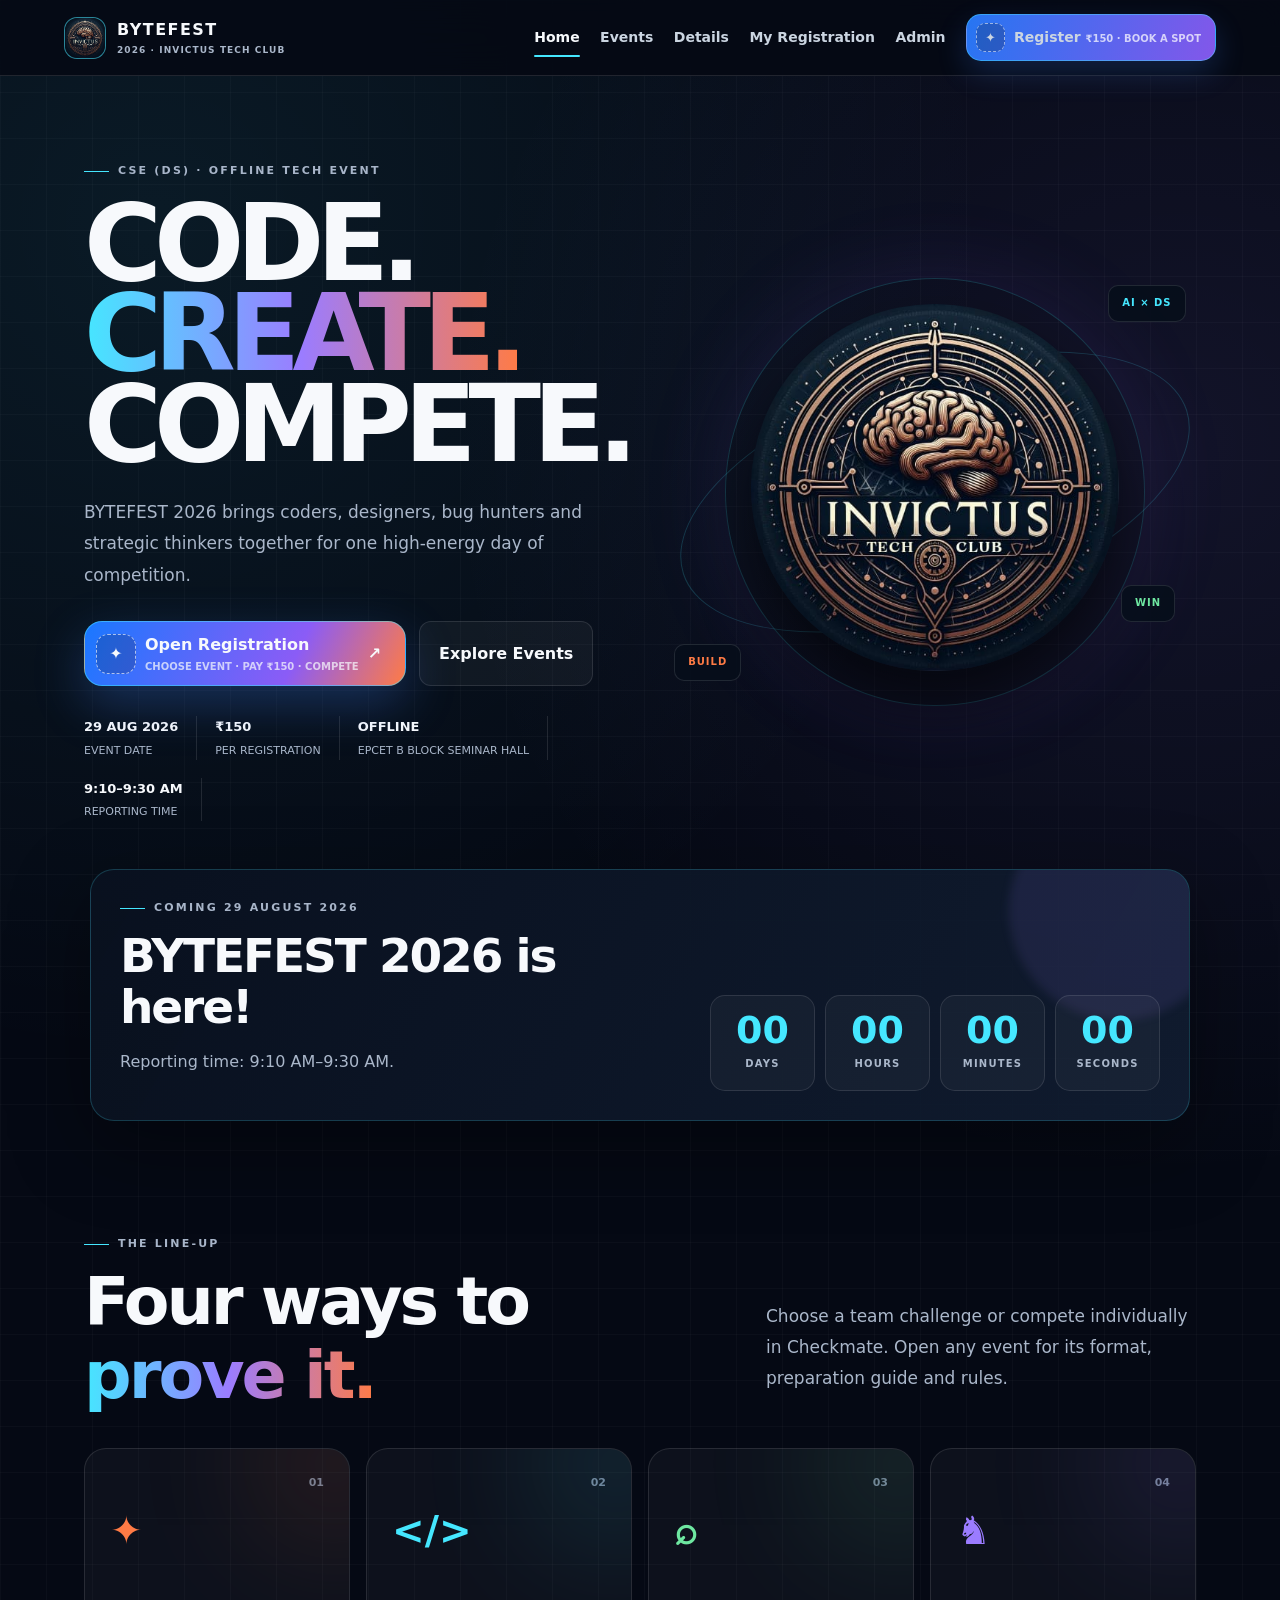
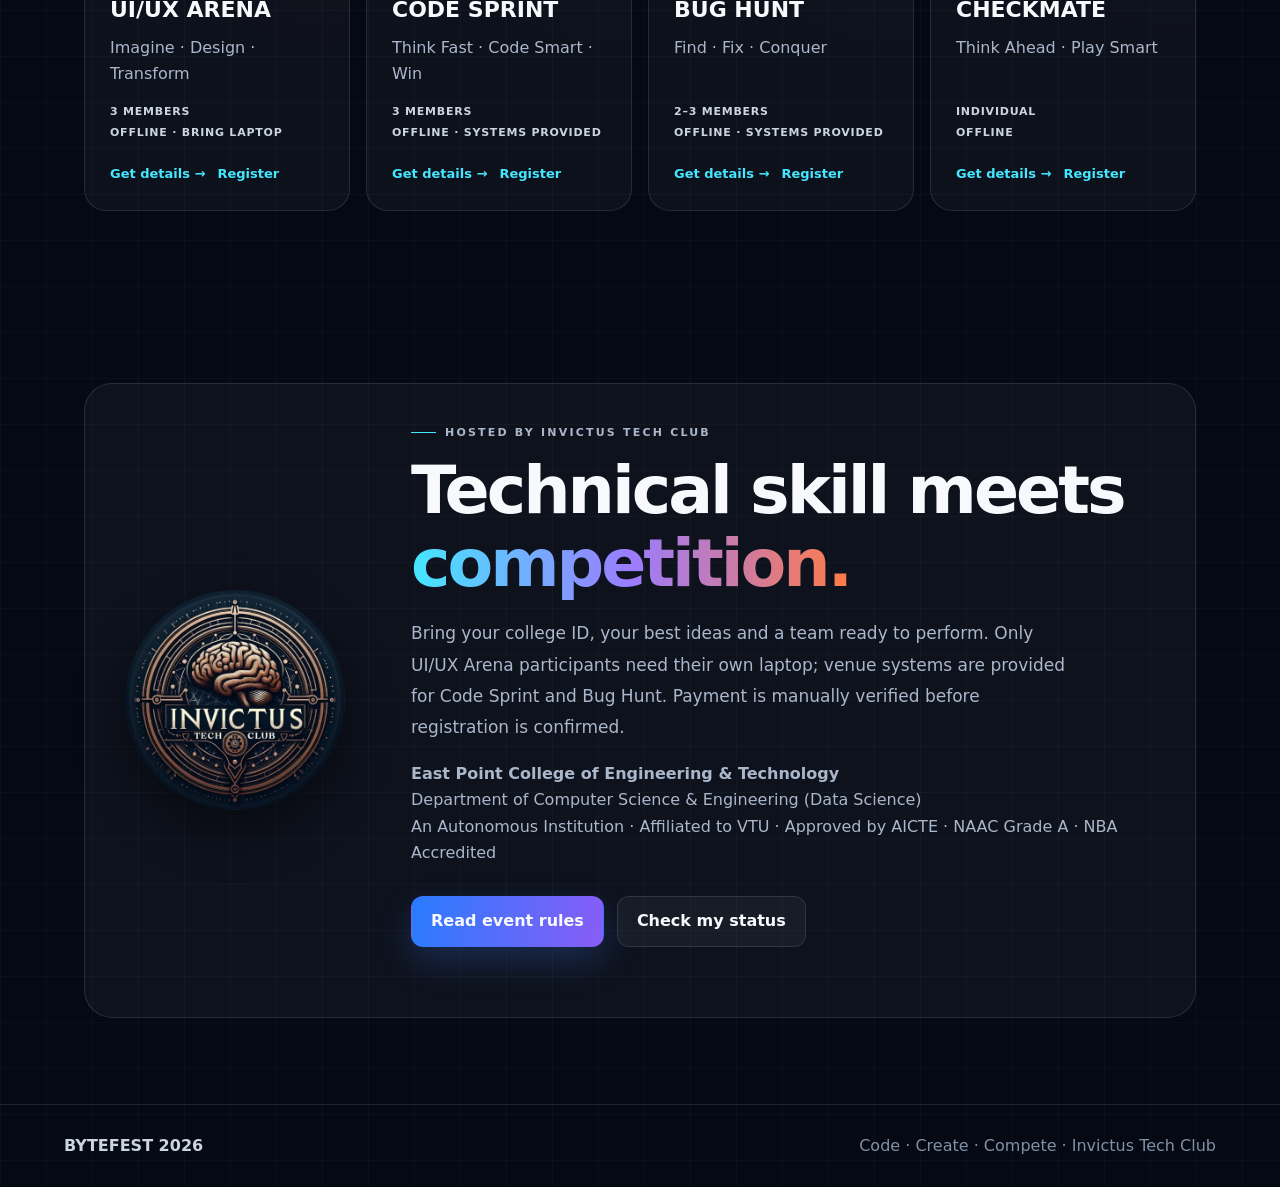
==== index.html @ 90d6ac12 "Add files via upload" ====
<!doctype html>
<html lang="en">
<head>
  <meta charset="utf-8">
  <meta name="viewport" content="width=device-width, initial-scale=1">
  <meta name="description" content="BYTEFEST 2026 by Invictus Tech Club — UI/UX Arena, Code Sprint, Bug Hunt and Checkmate on 29 August 2026.">
  <meta name="robots" content="index,follow">
  <title>BYTEFEST 2026 | Invictus Tech Club</title>
  <link rel="stylesheet" href="style.css?v=2.6.0">
  <script src="config.js?v=2.6.0" defer></script>
  <script src="site.js?v=2.6.0" defer></script>
  <script src="spa.js?v=2.6.0" defer></script>
  <script src="register.js?v=2.6.0" defer></script>
  <script src="payment.js?v=2.6.0" defer></script>
  <script src="my-registration.js?v=2.6.0" defer></script>
  <script src="admin.js?v=2.6.0" defer></script>
</head>
<body>

<header class="site-header public-site-header">
  <a class="brand" href="./" data-page="home" aria-label="BYTEFEST home">
    <span class="brand-mark brand-logo"><img src="assets/invictus-logo.jpg" alt="Invictus Tech Club logo"></span>
    <span class="brand-copy">BYTEFEST<small>2026 · INVICTUS TECH CLUB</small></span>
  </a>
  <button class="menu-toggle" type="button" data-menu-toggle aria-expanded="false" aria-controls="siteNav">Menu</button>
  <nav class="site-nav" id="siteNav" data-site-nav aria-label="Primary navigation">
    <a href="./" data-page="home" data-nav-link="home">Home</a>
    <a href="./" data-page="events" data-nav-link="events">Events</a>
    <a href="./" data-page="details" data-nav-link="details">Details</a>
    <a href="./" data-page="my-registration" data-nav-link="my-registration">My Registration</a>
    <a href="./" data-page="admin-login" data-nav-link="admin-login">Admin</a>
    <a class="nav-register" href="./" data-page="register" data-nav-link="register"><span class="register-icon">✦</span><span>Register <small>₹150 · BOOK A SPOT</small></span></a>
  </nav>
</header>
<main id="bytefestApp">
<div class="spa-view" data-app-view="home">

<section class="hero">
<div>
<p class="eyebrow">CSE (DS) · OFFLINE TECH EVENT</p>
<h1>CODE.<br/><i>CREATE.</i><br/>COMPETE.</h1>
<p class="lead">BYTEFEST 2026 brings coders, designers, bug hunters and strategic thinkers together for one high-energy day of competition.</p>
<div class="actions">
<a class="btn register-launch" data-page="register" href="./"><span>Open Registration<small>CHOOSE EVENT · PAY ₹150 · COMPETE</small></span> ↗</a>
<a class="btn" data-page="events" href="./">Explore Events</a>
</div>
<div class="quick-stats">
<span><b>29 AUG 2026</b>Event date</span>
<span><b>₹150</b>Per registration</span>
<span><b>OFFLINE</b>EPCET B Block Seminar Hall</span>
<span><b>9:10–9:30 AM</b>Reporting time</span>
</div>
</div>
<div aria-label="Invictus Tech Club visual" class="hero-visual">
<div class="orbit"></div>
<div class="logo-orb"><img alt="Invictus Tech Club logo" src="assets/invictus-logo.jpg"/></div>
<span class="floating-tag tag-one">AI × DS</span>
<span class="floating-tag tag-two">BUILD</span>
<span class="floating-tag tag-three">WIN</span>
</div>
</section>
<section aria-label="Countdown to BYTEFEST 2026" class="countdown-panel" data-countdown="">
<div class="countdown-head">
<div>
<p class="eyebrow">COMING 29 AUGUST 2026</p>
<h2 data-countdown-status="">Race to <i>BYTEFEST.</i></h2>
<p class="muted">Reporting time: 9:10 AM–9:30 AM.</p>
</div>
<div class="countdown-units">
<div class="countdown-unit"><b data-days="">00</b><small>Days</small></div>
<div class="countdown-unit"><b data-hours="">00</b><small>Hours</small></div>
<div class="countdown-unit"><b data-minutes="">00</b><small>Minutes</small></div>
<div class="countdown-unit"><b data-seconds="">00</b><small>Seconds</small></div>
</div>
</div>
</section>
<section class="section">
<div class="section-head">
<div><p class="eyebrow">THE LINE-UP</p><h2>Four ways to <i>prove it.</i></h2></div>
<p class="lead">Choose a team challenge or compete individually in Checkmate. Open any event for its format, preparation guide and rules.</p>
</div>
<div class="event-grid">
<article class="event-card accent-orange">
<span class="number">01</span><span class="event-symbol">✦</span>
<h3>UI/UX ARENA</h3><p>Imagine · Design · Transform</p>
<div class="event-meta">3 MEMBERS<br/>OFFLINE · BRING LAPTOP</div>
<div class="card-actions"><a class="card-link" data-page="details" data-scroll-target="uiux" href="./">Get details →</a><a class="card-link" data-event="UI/UX Arena" data-page="register" href="./">Register</a></div>
</article>
<article class="event-card accent-cyan">
<span class="number">02</span><span class="event-symbol">&lt;/&gt;</span>
<h3>CODE SPRINT</h3><p>Think Fast · Code Smart · Win</p>
<div class="event-meta">3 MEMBERS<br/>OFFLINE · SYSTEMS PROVIDED</div>
<div class="card-actions"><a class="card-link" data-page="details" data-scroll-target="code-sprint" href="./">Get details →</a><a class="card-link" data-event="Code Sprint" data-page="register" href="./">Register</a></div>
</article>
<article class="event-card accent-green">
<span class="number">03</span><span class="event-symbol">⌕</span>
<h3>BUG HUNT</h3><p>Find · Fix · Conquer</p>
<div class="event-meta">2–3 MEMBERS<br/>OFFLINE · SYSTEMS PROVIDED</div>
<div class="card-actions"><a class="card-link" data-page="details" data-scroll-target="bug-hunt" href="./">Get details →</a><a class="card-link" data-event="Bug Hunt" data-page="register" href="./">Register</a></div>
</article>
<article class="event-card accent-purple">
<span class="number">04</span><span class="event-symbol">♞</span>
<h3>CHECKMATE</h3><p>Think Ahead · Play Smart</p>
<div class="event-meta">INDIVIDUAL<br/>OFFLINE</div>
<div class="card-actions"><a class="card-link" data-page="details" data-scroll-target="checkmate" href="./">Get details →</a><a class="card-link" data-event="Checkmate" data-page="register" href="./">Register</a></div>
</article>
</div>
</section>
<section class="section">
<div class="about-panel">
<img alt="Invictus Tech Club" src="assets/invictus-logo.jpg"/>
<div>
<p class="eyebrow">HOSTED BY INVICTUS TECH CLUB</p>
<h2>Technical skill meets <i>competition.</i></h2>
<p class="lead">Bring your college ID, your best ideas and a team ready to perform. Only UI/UX Arena participants need their own laptop; venue systems are provided for Code Sprint and Bug Hunt. Payment is manually verified before registration is confirmed.</p>
<p><b>East Point College of Engineering &amp; Technology</b><br/>Department of Computer Science &amp; Engineering (Data Science)<br/>An Autonomous Institution · Affiliated to VTU · Approved by AICTE · NAAC Grade A · NBA Accredited</p>
<div class="actions"><a class="btn btn-primary" data-page="details" href="./">Read event rules</a><a class="btn" data-page="my-registration" href="./">Check my status</a></div>
</div>
</div>
</section>

</div><div class="spa-view" data-app-view="events" hidden>

<section class="section">
<p class="eyebrow">BYTEFEST 2026 · EVENT LINE-UP</p>
<h2>Choose your <i>challenge.</i></h2>
<p class="lead">UI/UX Arena and Code Sprint require exactly 3 participants. Bug Hunt accepts 2–3 participants, and Checkmate is individual. Reporting is from 9:10 AM to 9:30 AM on 29 August 2026.</p>
<div class="event-grid" style="margin-top:38px">
<article class="event-card accent-orange">
<span class="number">01</span><span class="event-symbol">✦</span>
<h3>UI/UX ARENA</h3><p>Turn a problem statement into a thoughtful interface and present the decisions behind your design.</p>
<div class="event-meta">3 MEMBERS<br/>DESIGN + PROTOTYPE + PRESENT</div>
<div class="card-actions"><a class="card-link" data-page="details" data-scroll-target="uiux" href="./">Get details →</a><a class="card-link" data-event="UI/UX Arena" data-page="register" href="./">Register</a></div>
</article>
<article class="event-card accent-cyan">
<span class="number">02</span><span class="event-symbol">&lt;/&gt;</span>
<h3>CODE SPRINT</h3><p>Solve programming challenges under time pressure with clean logic, correct output and smart teamwork.</p>
<div class="event-meta">3 MEMBERS<br/>VENUE SYSTEMS PROVIDED</div>
<div class="card-actions"><a class="card-link" data-page="details" data-scroll-target="code-sprint" href="./">Get details →</a><a class="card-link" data-event="Code Sprint" data-page="register" href="./">Register</a></div>
</article>
<article class="event-card accent-green">
<span class="number">03</span><span class="event-symbol">⌕</span>
<h3>BUG HUNT</h3><p>Inspect broken code, identify defects and submit fixes that survive the provided tests.</p>
<div class="event-meta">2–3 MEMBERS<br/>VENUE SYSTEMS PROVIDED</div>
<div class="card-actions"><a class="card-link" data-page="details" data-scroll-target="bug-hunt" href="./">Get details →</a><a class="card-link" data-event="Bug Hunt" data-page="register" href="./">Register</a></div>
</article>
<article class="event-card accent-purple">
<span class="number">04</span><span class="event-symbol">♞</span>
<h3>CHECKMATE</h3><p>Read the position, manage the clock and outthink your opponent across competitive rounds.</p>
<div class="event-meta">INDIVIDUAL<br/>STRATEGY + DISCIPLINE</div>
<div class="card-actions"><a class="card-link" data-page="details" data-scroll-target="checkmate" href="./">Get details →</a><a class="card-link" data-event="Checkmate" data-page="register" href="./">Register</a></div>
</article>
</div>
<div class="info-grid">
<div class="info-tile"><b>Date</b><h3>29 Aug 2026</h3></div>
<div class="info-tile"><b>Reporting time</b><h3>9:10 AM–9:30 AM</h3></div>
<div class="info-tile"><b>Venue</b><h3>EPCET B Block Seminar Hall</h3></div>
<div class="info-tile"><b>Fee</b><h3>₹150 / registration</h3></div>
<div class="info-tile"><b>Mode</b><h3>Offline</h3></div>
<div class="info-tile"><b>Confirmation</b><h3>After payment review</h3></div>
</div>
<div class="actions"><a class="btn btn-primary" data-page="register" href="./">Register for BYTEFEST →</a><a class="btn" data-page="details" href="./">Read every rule</a></div>
</section>

</div><div class="spa-view" data-app-view="details" hidden>

<section class="section">
<p class="eyebrow">EVENT INFORMATION</p>
<h2>Everything you <i>need to know.</i></h2>
<p class="lead">Use this page to choose your event and prepare your team. Final problem statements, pairing format and venue instructions announced by the organizers on event day take priority.</p>
<div class="info-grid">
<div class="info-tile"><b>Date</b><h3>Saturday, 29 Aug 2026</h3></div>
<div class="info-tile"><b>Reporting time</b><h3>9:10 AM–9:30 AM</h3></div>
<div class="info-tile"><b>Venue</b><h3>EPCET B Block Seminar Hall</h3></div>
<div class="info-tile"><b>Registration</b><h3>₹150</h3></div>
<div class="info-tile"><b>Mode</b><h3>Offline</h3></div>
</div>
<div class="detail-stack">
<article class="detail-card accent-orange" id="uiux">
<div class="detail-card-header"><h3>01 · UI/UX Arena</h3><span class="detail-badge">3 members</span></div>
<p class="lead">Create a useful, clear and visually strong digital experience from a problem statement revealed at the venue.</p>
<div class="detail-columns">
<div><h3>Challenge format</h3><ul class="rule-list"><li>Understand the user problem and define a focused solution.</li><li>Prepare key screens, a navigable prototype or a clearly connected flow.</li><li>Present the design choices, target user and expected impact.</li><li>Use a design tool available on your own laptop.</li></ul></div>
<div><h3>Judging focus</h3><ul class="rule-list"><li>Problem understanding and originality.</li><li>Usability, information flow and accessibility.</li><li>Visual consistency and completeness.</li><li>Clarity of the final presentation.</li></ul></div>
</div>
<div class="payment-warning"><b>Bring:</b> charged laptop, charger and your preferred design software. Pre-built final submissions are not allowed; the competition work must be produced during the event.</div>
<div class="actions"><a class="btn btn-primary" data-event="UI/UX Arena" data-page="register" href="./">Register for UI/UX Arena</a></div>
</article>
<article class="detail-card accent-cyan" id="code-sprint">
<div class="detail-card-header"><h3>02 · Code Sprint</h3><span class="detail-badge">3 members</span></div>
<p class="lead"><b>Success depends on how well the team thinks, connects clues and applies programming concepts, not only on writing lengthy programs.</b></p>
<div class="detail-columns">
<div><h3>Challenge format</h3><ul class="rule-list"><li>A mix of logic, patterns, programming concepts and code-based puzzles.</li><li>Tasks may include output prediction, code sequencing, reasoning challenges and short implementations.</li><li>Challenges begin with accessible concepts and become progressively tougher.</li><li>Teams must combine logical thinking with programming knowledge to advance.</li></ul></div>
<div><h3>Scoring focus</h3><ul class="rule-list"><li>Correctness of solutions.</li><li>Logical reasoning and problem-solving.</li><li>Successful completion of challenges.</li><li>Hint usage may affect the score.</li><li>Completion time is mainly considered for tie-breaking.</li></ul></div>
</div>
<div class="payment-warning"><b>No laptop required:</b> venue systems and the required coding setup will be provided by the organizers. Bring your college ID and report on time.</div>
<div class="actions"><a class="btn btn-primary" data-event="Code Sprint" data-page="register" href="./">Register for Code Sprint</a></div>
</article>
<article class="detail-card accent-green" id="bug-hunt">
<div class="detail-card-header"><h3>03 · Bug Hunt</h3><span class="detail-badge">2–3 members</span></div>
<p class="lead"><b>Success depends on how carefully the team reads the code, spots patterns, connects clues and traces what went wrong before choosing the right fix.</b></p>
<div class="detail-columns">
<div><h3>Challenge format</h3><ul class="rule-list"><li>A progressive mix of bug-spotting puzzles, output tracing and code correction challenges.</li><li>Tasks may include incorrect conditions, loops, logic, unexpected outputs and short code fixes.</li><li>Early challenges focus on easier-to-detect issues, while later stages introduce hidden failures and connected bugs.</li><li>Teams must investigate the cause, apply the right correction and verify the result.</li></ul></div>
<div><h3>Scoring focus</h3><ul class="rule-list"><li>Correct identification of bugs.</li><li>Accuracy of the applied fix.</li><li>Understanding of why the error occurs.</li><li>Hint usage may affect the score.</li><li>Completion time is mainly considered for tie-breaking.</li></ul></div>
</div>
<div class="payment-warning"><b>No laptop required:</b> venue systems and the required debugging setup will be provided by the organizers. Bring your college ID and report on time.</div>
<div class="actions"><a class="btn btn-primary" data-event="Bug Hunt" data-page="register" href="./">Register for Bug Hunt</a></div>
</article>
<article class="detail-card accent-purple" id="checkmate">
<div class="detail-card-header"><h3>04 · Checkmate</h3><span class="detail-badge">Individual</span></div>
<p class="lead">A focused chess competition for players who can calculate accurately, manage time and stay composed.</p>
<div class="detail-columns">
<div><h3>Match format</h3><ul class="rule-list"><li>Pairing structure depends on the final number of participants.</li><li>Time control and round instructions are announced before play begins.</li><li>Standard touch-move and fair-play expectations apply.</li><li>Players must report the result to the assigned coordinator.</li></ul></div>
<div><h3>Player rules</h3><ul class="rule-list"><li>Phones and outside assistance are not allowed during play.</li><li>Respect the clock, board and opponent.</li><li>Do not disturb games in progress.</li><li>The arbiter’s decision is final for disputes.</li></ul></div>
</div>
<div class="payment-warning"><b>Bring:</b> college ID and arrive before the reporting time. Chess boards and clocks will be managed according to venue availability.</div>
<div class="actions"><a class="btn btn-primary" data-event="Checkmate" data-page="register" href="./">Register for Checkmate</a></div>
</article>
<article class="detail-card" id="general-rules">
<div class="detail-card-header"><h3>General rules</h3><span class="detail-badge">All participants</span></div>
<div class="detail-columns">
<div><h3>Registration &amp; payment</h3><ul class="rule-list"><li>Registration fee is ₹150 per registration.</li><li>UI/UX Arena and Code Sprint require one lead participant plus two additional members.</li><li>Bug Hunt accepts one lead participant plus one or two additional members.</li><li>Checkmate accepts one participant per registration.</li><li>Registration is confirmed only after the admin verifies the UTR and screenshot.</li><li>Keep the generated registration ID for status checks.</li></ul></div>
<div><h3>At the venue</h3><ul class="rule-list"><li>Report between 9:10 AM and 9:30 AM at EPCET B Block Seminar Hall.</li><li>Carry a valid college ID.</li><li>Follow coordinator instructions and use only permitted resources.</li><li>Plagiarism, impersonation or disruptive behavior can lead to disqualification.</li><li>Organizers may make reasonable format changes based on participation and venue needs.</li><li>Judges’ and organizers’ decisions are final.</li></ul></div>
</div>
</article>
<article class="detail-card">
<div class="detail-card-header"><h3>Venue &amp; coordinators</h3><span class="detail-badge">Need help?</span></div>
<p><b>EPCET B Block Seminar Hall</b><br/>East Point College of Engineering &amp; Technology<br/>Department of Computer Science &amp; Engineering (Data Science)<br/>An Autonomous Institution · Affiliated to VTU · Approved by AICTE · NAAC Grade A · NBA Accredited</p>
<div class="detail-columns">
<div><h3>Gautam</h3><p><a href="tel:+919939886361">+91 99398 86361</a></p></div>
<div><h3>Gagan</h3><p><a href="tel:+919739474741">+91 97394 74741</a></p></div>
<div><h3>Dr. Vanshika Rastogi</h3><p>Faculty Coordinator · Associate Professor</p></div>
</div>
<div class="actions"><a class="btn btn-primary" data-page="register" href="./">Register for BYTEFEST →</a><a class="btn" data-page="my-registration" href="./">Check registration status</a></div>
</article>
</div>
</section>

</div><div class="spa-view" data-app-view="register" hidden>

<section class="section">
<p class="eyebrow">REGISTRATION · STEP 01</p>
<h2>Register your <i>spot.</i></h2>
<p class="lead">Use the lead participant’s email carefully—it is required later to submit payment proof and check registration status.</p>
<form class="form-shell" id="registrationForm" novalidate="">
<div class="form-grid">
<label class="field" for="event">Event
                        <select id="event" required="">
<option value="">Select an event</option>
<option value="UI/UX Arena">UI/UX Arena</option>
<option value="Code Sprint">Code Sprint</option>
<option value="Bug Hunt">Bug Hunt</option>
<option value="Checkmate">Checkmate</option>
</select>
</label>
<label class="field" for="teamName" id="teamNameField">Team name
                        <input autocomplete="organization" id="teamName" maxlength="60" placeholder="Enter your team name" required=""/>
<span class="field-help">Required for UI/UX Arena, Code Sprint and Bug Hunt.</span>
</label>
<label class="field" for="participantName">Lead participant name
                        <input autocomplete="name" id="participantName" maxlength="80" placeholder="Full name" required=""/>
</label>
<label class="field" for="participantEmail">Email
                        <input autocomplete="email" id="participantEmail" maxlength="120" placeholder="you@example.com" required="" type="email"/>
<span class="field-help">Use this same email for payment and status lookup.</span>
</label>
<label class="field" for="phone">Phone number
                        <span class="phone-field"><span class="phone-prefix">+91</span><input autocomplete="tel" id="phone" inputmode="numeric" maxlength="10" pattern="[6-9][0-9]{9}" placeholder="10-digit number" required="" type="tel"/></span>
</label>
<label class="field" for="department">Department
                        <input id="department" maxlength="80" placeholder="Department" required="" value="CSE (DS)"/>
</label>
<label class="field" for="year">Year
                        <select id="year" required="">
<option value="">Select year</option>
<option value="1st Year">1st Year</option>
<option value="2nd Year">2nd Year</option>
<option value="3rd Year">3rd Year</option>
<option value="4th Year">4th Year</option>
</select>
</label>
</div>
<section class="members-section" id="membersSection">
<div class="members-head">
<div><h3>Team members</h3><p class="muted" id="membersHelp">UI/UX Arena and Code Sprint require 3 people; Bug Hunt requires 2–3.</p></div>
<button class="btn btn-small" id="addMemberButton" type="button">+ Add member</button>
</div>
<div id="memberList"></div>
</section>
<div class="fee-row"><span>Registration fee</span><b>₹150</b></div>
<p class="payment-warning">Submitting this form creates a registration ID. Your place is confirmed only after you scan the QR, submit the UTR and screenshot, and the admin approves the payment.</p>
<div aria-live="polite" class="form-status" id="registrationStatus" role="status"></div>
<button class="btn btn-primary btn-full" id="registerButton" type="submit">Create registration &amp; continue →</button>
</form>
</section>

</div><div class="spa-view" data-app-view="payment" hidden>

<section class="section">
<p class="eyebrow">REGISTRATION · STEP 02</p>
<h2>Scan. Pay. <i>Submit.</i></h2>
<p class="lead">Pay ₹150 using the QR below, then submit the UTR and a clear successful-payment screenshot.</p>
<div class="payment-card">
<div class="payment-layout">
<div>
<div class="qr-panel">
<img alt="BYTEFEST registration payment QR code" src="assets/bytefest-payment-qr.jpeg"/>
<h3>Scan to pay ₹150</h3>
<p>Use any supported UPI app.</p>
</div>
<p class="payment-warning"><b>Important:</b> The admin will check your payment. Until it is verified, your registration is not confirmed and you will not be added to the official group.</p>
</div>
<div>
<span class="registration-pill" id="registrationId">Registration ID loading...</span>
<form id="paymentForm" novalidate="">
<label class="field" for="paymentEmail">Registration email
                                <input autocomplete="email" id="paymentEmail" placeholder="Same email used in registration" required="" type="email"/>
</label>
<label class="field" for="utr" style="margin-top:18px">UPI transaction ID / UTR
                                <input id="utr" maxlength="50" placeholder="Enter the UTR shown in your UPI app" required=""/>
</label>
<label class="field" for="screenshot" style="margin-top:18px">Payment screenshot
                                <input accept="image/jpeg,image/png,image/webp" id="screenshot" required="" type="file"/>
<span class="field-help">Choose a clear JPG, PNG or WebP image. It will be compressed before upload.</span>
</label>
<img alt="Selected payment screenshot preview" class="proof-image hidden" id="screenshotPreview"/>
<div aria-live="polite" class="form-status" id="paymentStatus" role="status"></div>
<button class="btn btn-primary btn-full" id="paymentButton" type="submit">Submit payment proof →</button>
</form>
<div class="notice notice-success" id="paymentSuccess" role="status">
<h3>Payment proof submitted.</h3>
<p>Your status remains <b>PENDING</b> until an admin checks the UTR and screenshot. After approval, you will receive an email and optional SMS.</p>
<div class="actions"><a class="btn btn-primary" data-page="my-registration" href="./">Check my registration</a><a class="btn" data-page="home" href="./">Return home</a></div>
</div>
</div>
</div>
</div>
</section>

</div><div class="spa-view" data-app-view="my-registration" hidden>

<section class="section">
<p class="eyebrow">PARTICIPANT PORTAL</p>
<h2>My <i>registration.</i></h2>
<p class="lead">Enter the registration ID and lead participant email. This is separate from the administrator login.</p>
<form class="lookup-card" id="lookupForm" novalidate="">
<div class="form-grid">
<label class="field" for="lookupId">Registration ID
                        <input autocomplete="off" id="lookupId" placeholder="BF26-XXXXXXXX" required=""/>
</label>
<label class="field" for="lookupEmail">Registration email
                        <input autocomplete="email" id="lookupEmail" placeholder="you@example.com" required="" type="email"/>
</label>
</div>
<div aria-live="polite" class="form-status" id="lookupStatus" role="status"></div>
<button class="btn btn-primary btn-full" id="lookupButton" type="submit">Check registration →</button>
</form>
<div aria-live="polite" class="lookup-result" id="lookupResult"></div>
</section>

</div><div class="spa-view" data-app-view="admin-login" hidden>

<section class="section">
<p class="eyebrow">RESTRICTED ACCESS</p>
<h2>Administrator <i>login.</i></h2>
<p class="lead">This page is only for approved BYTEFEST administrators. Participants should use My Registration.</p>
<div class="access-layout">
<div class="access-choice">
<span class="detail-badge">Participant</span>
<h3 style="margin-top:18px">Check your registration</h3>
<p>Use your registration ID and lead participant email to see payment status and the approved group link.</p>
<a class="btn" data-page="my-registration" href="./">Open My Registration →</a>
</div>
<form class="access-card" id="adminLoginForm" novalidate="">
<span class="detail-badge">Admin only</span>
<h3 style="margin-top:18px">Dashboard access</h3>
<label class="field" for="adminEmail">Approved admin email
                        <input autocomplete="username" id="adminEmail" placeholder="admin@example.com" required="" type="email"/>
</label>
<label class="field" for="adminPassword" style="margin-top:18px">Admin password
                        <input autocomplete="current-password" id="adminPassword" placeholder="Password configured in Render" required="" type="password"/>
</label>
<div aria-live="polite" class="form-status" id="adminLoginStatus" role="status"></div>
<button class="btn btn-primary btn-full" id="adminLoginButton" type="submit">Open admin dashboard →</button>
</form>
</div>
</section>

</div>
<div class="spa-view admin-view" data-app-view="admin-dashboard" hidden>
  <header class="site-header admin-inner-header">
    <a class="brand" href="./" data-page="home">
      <span class="brand-mark brand-logo"><img src="assets/invictus-logo.jpg" alt="Invictus Tech Club logo"></span>
      <span class="brand-copy">BYTEFEST<small>2026 · ADMIN PANEL</small></span>
    </a>
    <div class="admin-actions"><a class="btn btn-small" href="./" data-page="home">Public website</a><button class="btn btn-small btn-danger" id="logoutButton" type="button">Log out</button></div>
  </header>
  <main class="admin-shell" id="adminDashboard">
<div class="admin-topbar">
<div><p class="eyebrow">PAYMENT REVIEW</p><h1>Registration <i>Dashboard.</i></h1><p class="muted" id="adminIdentity"></p></div>
<div class="admin-actions"><button class="btn" id="refreshButton" type="button">↻ Refresh</button><button class="btn" id="exportButton" type="button">↓ Export CSV</button></div>
</div>
<div class="stat-grid">
<div class="stat-card"><small>Total registrations</small><strong id="totalCount">0</strong></div>
<div class="stat-card"><small>Pending</small><strong id="pendingCount">0</strong></div>
<div class="stat-card"><small>Proof submitted</small><strong id="proofCount">0</strong></div>
<div class="stat-card"><small>Paid / confirmed</small><strong id="paidCount">0</strong></div>
</div>
<div class="admin-filters">
<input aria-label="Search registrations" id="searchInput" placeholder="Search name, email, phone, ID or UTR..." type="search"/>
<select aria-label="Filter by event" id="eventFilter">
<option value="">All events</option><option>UI/UX Arena</option><option>Code Sprint</option><option>Bug Hunt</option><option>Checkmate</option>
</select>
<select aria-label="Filter by payment status" id="paymentFilter">
<option value="">All payments</option><option value="PENDING">Pending</option><option value="PAID">Paid</option><option value="PROOF">Proof submitted</option>
</select>
</div>
<div aria-live="polite" class="form-status" id="dashboardStatus" role="status"></div>
<div class="table-shell">
<table class="admin-table">
<thead><tr><th>Registration</th><th>Event / team</th><th>Participant</th><th>Payment</th><th>Proof</th><th>Notification</th><th>Action</th></tr></thead>
<tbody id="registrationRows"><tr><td class="empty-state" colspan="7">Loading registrations...</td></tr></tbody>
</table>
</div>
<p class="admin-footer-note">Approving a payment confirms the registration first, then sends the Brevo email and optional SMS. A notification failure does not undo approval.</p>
</main><div aria-labelledby="modalTitle" aria-modal="true" class="modal" id="detailsModal" role="dialog">
<div class="modal-panel">
<div class="modal-head"><h3 id="modalTitle">Registration details</h3><button aria-label="Close details" class="icon-button" id="closeModalButton" type="button">×</button></div>
<div class="modal-body" id="modalBody"></div>
</div>
</div><div aria-live="polite" class="toast" id="adminToast" role="status"></div>
</div>
</main>
<footer class="site-footer public-site-footer"><b>BYTEFEST 2026</b><span>Code · Create · Compete · Invictus Tech Club</span></footer>
</body>
</html>
---- style.css ----
:root {
    color-scheme: dark;
    --bg: #050914;
    --surface: #09111f;
    --surface-2: #0d1728;
    --surface-3: #111d31;
    --text: #f7f9fc;
    --muted: #aab7ca;
    --line: rgba(255, 255, 255, 0.11);
    --cyan: #45e7ff;
    --blue: #4385ff;
    --purple: #9b7cff;
    --orange: #ff7b45;
    --green: #6ee7a1;
    --red: #fb7185;
    --shadow: 0 25px 80px rgba(0, 0, 0, 0.38);
    --radius: 22px;
}

* {
    box-sizing: border-box;
}

html {
    scroll-behavior: smooth;
}

body {
    margin: 0;
    min-width: 320px;
    background-color: var(--bg);
    background-image:
        radial-gradient(circle at 12% 8%, rgba(69, 231, 255, 0.08), transparent 30%),
        radial-gradient(circle at 92% 16%, rgba(155, 124, 255, 0.09), transparent 28%),
        linear-gradient(rgba(255, 255, 255, 0.022) 1px, transparent 1px),
        linear-gradient(90deg, rgba(255, 255, 255, 0.022) 1px, transparent 1px);
    background-size: auto, auto, 46px 46px, 46px 46px;
    color: var(--text);
    font: 16px/1.65 Inter, ui-sans-serif, system-ui, -apple-system, BlinkMacSystemFont, "Segoe UI", sans-serif;
}

body.modal-open {
    overflow: hidden;
}

a {
    color: inherit;
}

button,
input,
select {
    font: inherit;
}

button,
a {
    -webkit-tap-highlight-color: transparent;
}

img {
    max-width: 100%;
}

.site-header {
    position: sticky;
    top: 0;
    z-index: 20;
    display: flex;
    align-items: center;
    justify-content: space-between;
    gap: 24px;
    min-height: 74px;
    padding: 14px clamp(18px, 5vw, 72px);
    border-bottom: 1px solid var(--line);
    background: rgba(5, 9, 20, 0.84);
    backdrop-filter: blur(18px);
}

.brand {
    display: inline-flex;
    align-items: center;
    gap: 11px;
    text-decoration: none;
    flex: 0 0 auto;
}

.brand-mark {
    display: grid;
    width: 42px;
    height: 42px;
    place-items: center;
    border: 1px solid rgba(69, 231, 255, 0.55);
    border-radius: 13px;
    color: var(--cyan);
    font-weight: 900;
    box-shadow: inset 0 0 22px rgba(69, 231, 255, 0.07);
}

.brand-copy {
    font-size: 16px;
    font-weight: 900;
    letter-spacing: 0.09em;
}

.brand-copy small {
    display: block;
    color: var(--muted);
    font-size: 9px;
    letter-spacing: 0.12em;
}

.site-nav {
    display: flex;
    align-items: center;
    justify-content: flex-end;
    gap: clamp(13px, 1.6vw, 25px);
}

.site-nav > a {
    position: relative;
    color: #cbd5e1;
    font-size: 14px;
    font-weight: 750;
    text-decoration: none;
    white-space: nowrap;
}

.site-nav > a:not(.nav-register)::after {
    position: absolute;
    right: 0;
    bottom: -8px;
    left: 0;
    height: 2px;
    border-radius: 9px;
    background: var(--cyan);
    content: "";
    opacity: 0;
    transform: scaleX(0.5);
    transition: 0.2s ease;
}

.site-nav > a:hover::after,
.site-nav > a[aria-current="page"]::after {
    opacity: 1;
    transform: scaleX(1);
}

.nav-register {
    display: inline-flex;
    align-items: center;
    gap: 9px;
    min-height: 45px;
    padding: 8px 14px 8px 9px;
    border: 1px solid rgba(69, 231, 255, 0.42);
    border-radius: 15px;
    background: linear-gradient(110deg, rgba(40, 124, 255, 0.95), rgba(138, 92, 246, 0.95));
    box-shadow: 0 12px 30px rgba(67, 133, 255, 0.2);
}

.nav-register .register-icon {
    display: grid;
    width: 29px;
    height: 29px;
    place-items: center;
    border: 1px dashed rgba(255, 255, 255, 0.55);
    border-radius: 9px;
    background: rgba(4, 9, 20, 0.2);
    font-size: 13px;
}

.nav-register small {
    color: rgba(255, 255, 255, 0.72);
    font-size: 10px;
}

.menu-toggle {
    display: none;
    padding: 9px 12px;
    border: 1px solid var(--line);
    border-radius: 10px;
    background: var(--surface);
    color: var(--text);
    cursor: pointer;
}

main {
    min-height: calc(100vh - 150px);
}

.section,
.hero {
    width: min(1240px, 100%);
    margin: 0 auto;
    padding: 86px clamp(18px, 5vw, 72px);
}

.hero {
    display: grid;
    min-height: calc(100vh - 74px);
    grid-template-columns: 1.03fr 0.97fr;
    align-items: center;
    gap: 36px;
}

.eyebrow {
    margin: 0 0 12px;
    color: #a8b5c9;
    font-size: 11px;
    font-weight: 900;
    letter-spacing: 0.2em;
    text-transform: uppercase;
}

.eyebrow::before {
    display: inline-block;
    width: 25px;
    height: 1px;
    margin-right: 9px;
    background: var(--cyan);
    content: "";
    vertical-align: middle;
}

h1,
h2,
h3,
p {
    overflow-wrap: anywhere;
}

h1,
h2,
h3 {
    line-height: 1.1;
}

h1 {
    margin: 18px 0 28px;
    font-size: clamp(58px, 8.3vw, 116px);
    letter-spacing: -0.075em;
    line-height: 0.85;
}

h2 {
    margin: 10px 0 18px;
    font-size: clamp(38px, 5.2vw, 70px);
    letter-spacing: -0.045em;
}

h3 {
    margin: 0 0 12px;
}

h1 i,
h2 i {
    background: linear-gradient(90deg, var(--cyan), var(--purple), var(--orange));
    background-clip: text;
    color: transparent;
    font-style: normal;
}

.lead {
    max-width: 670px;
    color: var(--muted);
    font-size: 17px;
    line-height: 1.85;
}

.actions {
    display: flex;
    flex-wrap: wrap;
    gap: 13px;
    margin: 30px 0;
}

.btn {
    display: inline-flex;
    min-height: 46px;
    align-items: center;
    justify-content: center;
    gap: 9px;
    padding: 11px 19px;
    border: 1px solid var(--line);
    border-radius: 12px;
    background: rgba(255, 255, 255, 0.045);
    color: var(--text);
    font-weight: 850;
    text-decoration: none;
    cursor: pointer;
    transition: 0.2s ease;
}

.btn:hover:not(:disabled) {
    border-color: rgba(69, 231, 255, 0.45);
    transform: translateY(-2px);
}

.btn:disabled {
    cursor: wait;
    opacity: 0.58;
}

.btn-primary {
    border-color: transparent;
    background: linear-gradient(105deg, #287cff, #8a5cf6);
    box-shadow: 0 14px 34px rgba(67, 133, 255, 0.22);
}

.btn-success {
    border-color: rgba(110, 231, 161, 0.3);
    background: rgba(110, 231, 161, 0.13);
    color: #a7f3d0;
}

.btn-danger {
    border-color: rgba(251, 113, 133, 0.3);
    color: #fecdd3;
}

.btn-small {
    min-height: 36px;
    padding: 7px 11px;
    font-size: 13px;
}

.btn-full {
    width: 100%;
}

.register-launch {
    position: relative;
    min-height: 58px;
    padding: 10px 24px 10px 11px;
    border: 1px solid rgba(69, 231, 255, 0.5);
    border-radius: 18px;
    background: linear-gradient(115deg, #1978ff, #8b5cf6 65%, #ff7b45);
    box-shadow: 0 18px 50px rgba(67, 133, 255, 0.28);
}

.register-launch::before {
    display: grid;
    width: 38px;
    height: 38px;
    place-items: center;
    border: 1px dashed rgba(255, 255, 255, 0.62);
    border-radius: 12px;
    background: rgba(2, 6, 23, 0.18);
    content: "✦";
}

.register-launch span {
    display: grid;
    text-align: left;
}

.register-launch small {
    font-size: 10px;
    font-weight: 700;
    opacity: 0.72;
}

.hero-visual {
    position: relative;
    display: grid;
    min-height: 590px;
    place-items: center;
}

.logo-orb {
    position: relative;
    z-index: 2;
    width: min(420px, 82vw);
    aspect-ratio: 1;
    border: 1px solid rgba(69, 231, 255, 0.18);
    border-radius: 50%;
    background: radial-gradient(circle, rgba(69, 231, 255, 0.13), transparent 64%);
    box-shadow: 0 0 90px rgba(138, 92, 246, 0.12);
    animation: float 6s ease-in-out infinite;
}

.logo-orb img {
    width: 88%;
    height: 88%;
    margin: 6%;
    border-radius: 50%;
    box-shadow: 0 32px 55px rgba(0, 0, 0, 0.52);
    object-fit: cover;
}

.orbit {
    position: absolute;
    width: min(530px, 94vw);
    height: 240px;
    border: 1px solid rgba(69, 231, 255, 0.18);
    border-radius: 50%;
    transform: rotate(-18deg);
    animation: pulse 5s ease-in-out infinite;
}

.floating-tag {
    position: absolute;
    z-index: 3;
    padding: 9px 13px;
    border: 1px solid var(--line);
    border-radius: 10px;
    background: rgba(6, 14, 27, 0.88);
    color: var(--cyan);
    font-size: 10px;
    font-weight: 900;
    letter-spacing: 0.1em;
}

.tag-one { top: 15%; right: 2%; }
.tag-two { bottom: 18%; left: 0; color: var(--orange); }
.tag-three { right: 4%; bottom: 28%; color: var(--green); }

@keyframes float {
    50% { transform: translateY(-13px); }
}

@keyframes pulse {
    50% { opacity: 0.5; transform: rotate(-18deg) scale(1.035); }
}

.quick-stats {
    display: flex;
    flex-wrap: wrap;
    gap: 18px;
    margin-top: 30px;
}

.quick-stats span {
    min-width: 112px;
    padding-right: 18px;
    border-right: 1px solid var(--line);
    color: var(--muted);
    font-size: 11px;
    text-transform: uppercase;
}

.quick-stats b {
    display: block;
    margin-bottom: 4px;
    color: var(--text);
    font-size: 13px;
}

.countdown-panel {
    position: relative;
    overflow: hidden;
    width: min(1100px, calc(100% - 36px));
    margin: -38px auto 28px;
    padding: 29px;
    border: 1px solid rgba(69, 231, 255, 0.2);
    border-radius: 24px;
    background: linear-gradient(120deg, rgba(9, 17, 31, 0.96), rgba(17, 29, 49, 0.92));
    box-shadow: var(--shadow);
}

.countdown-panel::after {
    position: absolute;
    top: -70px;
    right: -40px;
    width: 220px;
    height: 220px;
    border-radius: 50%;
    background: rgba(155, 124, 255, 0.1);
    content: "";
    filter: blur(5px);
}

.countdown-head {
    position: relative;
    z-index: 1;
    display: flex;
    align-items: end;
    justify-content: space-between;
    gap: 24px;
}

.countdown-head h2 {
    margin: 0;
    font-size: clamp(27px, 4vw, 47px);
}

.countdown-units {
    position: relative;
    z-index: 1;
    display: grid;
    grid-template-columns: repeat(4, minmax(75px, 1fr));
    gap: 10px;
    min-width: min(100%, 450px);
}

.countdown-unit {
    padding: 15px 12px;
    border: 1px solid var(--line);
    border-radius: 15px;
    background: rgba(255, 255, 255, 0.035);
    text-align: center;
}

.countdown-unit b {
    display: block;
    color: var(--cyan);
    font-size: clamp(24px, 3vw, 38px);
    line-height: 1;
}

.countdown-unit small {
    color: var(--muted);
    font-size: 10px;
    font-weight: 800;
    letter-spacing: 0.12em;
    text-transform: uppercase;
}

.section-head {
    display: flex;
    align-items: end;
    justify-content: space-between;
    gap: 30px;
    margin-bottom: 36px;
}

.section-head h2 {
    margin-bottom: 0;
}

.section-head .lead {
    max-width: 430px;
}

.event-grid {
    display: grid;
    grid-template-columns: repeat(4, minmax(0, 1fr));
    gap: 16px;
}

.event-card {
    position: relative;
    display: flex;
    min-height: 340px;
    flex-direction: column;
    padding: 25px;
    overflow: hidden;
    border: 1px solid var(--line);
    border-radius: var(--radius);
    background: rgba(255, 255, 255, 0.035);
    transition: 0.25s ease;
}

.event-card:hover {
    border-color: rgba(69, 231, 255, 0.35);
    box-shadow: 0 24px 65px rgba(0, 0, 0, 0.35);
    transform: translateY(-7px);
}

.event-card::before {
    position: absolute;
    top: -70px;
    right: -70px;
    width: 170px;
    height: 170px;
    border-radius: 50%;
    background: var(--accent, var(--cyan));
    content: "";
    filter: blur(65px);
    opacity: 0.12;
}

.event-card .number {
    align-self: flex-end;
    color: #738197;
    font-size: 11px;
    font-weight: 850;
}

.event-symbol {
    margin: 7px 0 35px;
    color: var(--accent, var(--cyan));
    font-size: 39px;
    font-weight: 900;
}

.event-card h3 {
    font-size: 22px;
}

.event-card p {
    margin: 0 0 15px;
    color: var(--muted);
}

.event-meta {
    margin-top: auto;
    color: #cbd5e1;
    font-size: 11px;
    font-weight: 800;
    letter-spacing: 0.07em;
    line-height: 1.9;
    text-transform: uppercase;
}

.card-actions {
    display: flex;
    gap: 12px;
    margin-top: 19px;
}

.card-link {
    color: var(--cyan);
    font-size: 13px;
    font-weight: 850;
    text-decoration: none;
}

.accent-orange { --accent: var(--orange); }
.accent-cyan { --accent: var(--cyan); }
.accent-green { --accent: var(--green); }
.accent-purple { --accent: var(--purple); }

.about-panel {
    display: grid;
    grid-template-columns: 240px 1fr;
    gap: 46px;
    align-items: center;
    padding: 40px;
    border: 1px solid var(--line);
    border-radius: 28px;
    background: rgba(255, 255, 255, 0.04);
}

.about-panel > img {
    width: 220px;
    border-radius: 50%;
    box-shadow: 0 20px 50px rgba(0, 0, 0, 0.45);
}

.about-panel p {
    color: var(--muted);
}

.info-grid {
    display: grid;
    grid-template-columns: repeat(4, minmax(0, 1fr));
    gap: 14px;
    margin: 32px 0 50px;
}

.info-tile {
    padding: 24px;
    border: 1px solid var(--line);
    border-radius: 18px;
    background: rgba(255, 255, 255, 0.035);
}

.info-tile b {
    color: var(--cyan);
    font-size: 10px;
    letter-spacing: 0.14em;
    text-transform: uppercase;
}

.info-tile h3 {
    margin: 8px 0 0;
    font-size: 19px;
}

.detail-stack {
    display: grid;
    gap: 22px;
}

.detail-card {
    scroll-margin-top: 95px;
    padding: clamp(24px, 4vw, 42px);
    border: 1px solid var(--line);
    border-radius: 25px;
    background: linear-gradient(130deg, rgba(255, 255, 255, 0.04), rgba(9, 17, 31, 0.82));
}

.detail-card-header {
    display: flex;
    align-items: center;
    justify-content: space-between;
    gap: 20px;
    margin-bottom: 18px;
}

.detail-card-header h3 {
    margin: 0;
    font-size: clamp(25px, 3vw, 38px);
}

.detail-badge,
.status-badge {
    display: inline-flex;
    align-items: center;
    gap: 6px;
    padding: 6px 10px;
    border: 1px solid var(--line);
    border-radius: 999px;
    background: rgba(255, 255, 255, 0.04);
    color: #cbd5e1;
    font-size: 11px;
    font-weight: 850;
    letter-spacing: 0.06em;
    text-transform: uppercase;
}

.detail-columns {
    display: grid;
    grid-template-columns: 1fr 1fr;
    gap: 28px;
}

.detail-columns p,
.detail-columns li,
.muted {
    color: var(--muted);
}

.rule-list {
    margin: 12px 0 0;
    padding-left: 20px;
}

.rule-list li {
    margin-bottom: 8px;
}

.form-shell,
.access-card,
.payment-card,
.lookup-card {
    width: min(900px, 100%);
    margin: 30px auto 0;
    padding: clamp(22px, 4vw, 34px);
    border: 1px solid var(--line);
    border-radius: 25px;
    background: rgba(7, 16, 29, 0.9);
    box-shadow: var(--shadow);
}

.form-grid {
    display: grid;
    grid-template-columns: 1fr 1fr;
    gap: 18px;
}

.field {
    display: grid;
    gap: 8px;
    color: #cbd5e1;
    font-size: 13px;
    font-weight: 750;
}

.field-help {
    margin: -2px 0 0;
    color: var(--muted);
    font-size: 12px;
    font-weight: 500;
}

input,
select {
    width: 100%;
    height: 49px;
    padding: 0 13px;
    border: 1px solid var(--line);
    border-radius: 11px;
    outline: none;
    background: #050b17;
    color: var(--text);
}

input[type="file"] {
    height: auto;
    min-height: 49px;
    padding: 11px 13px;
}

input:focus,
select:focus {
    border-color: rgba(69, 231, 255, 0.58);
    box-shadow: 0 0 0 3px rgba(69, 231, 255, 0.08);
}

.phone-field {
    display: flex;
}

.phone-prefix {
    display: grid;
    min-width: 55px;
    place-items: center;
    border: 1px solid var(--line);
    border-right: 0;
    border-radius: 11px 0 0 11px;
    background: rgba(255, 255, 255, 0.04);
    color: var(--cyan);
    font-weight: 850;
}

.phone-field input {
    border-radius: 0 11px 11px 0;
}

.members-section {
    margin-top: 27px;
    padding-top: 24px;
    border-top: 1px solid var(--line);
}

.members-head {
    display: flex;
    align-items: center;
    justify-content: space-between;
    gap: 16px;
}

.member-card {
    margin-top: 14px;
    padding: 18px;
    border: 1px solid var(--line);
    border-radius: 15px;
    background: rgba(255, 255, 255, 0.025);
}

.member-title {
    display: flex;
    align-items: center;
    justify-content: space-between;
    gap: 15px;
    margin-bottom: 14px;
}

.icon-button {
    display: grid;
    width: 34px;
    height: 34px;
    place-items: center;
    border: 1px solid var(--line);
    border-radius: 9px;
    background: transparent;
    color: var(--red);
    cursor: pointer;
}

.fee-row {
    display: flex;
    align-items: center;
    justify-content: space-between;
    margin-top: 25px;
    padding: 17px;
    border: 1px solid rgba(69, 231, 255, 0.12);
    border-radius: 13px;
    background: rgba(69, 231, 255, 0.055);
}

.fee-row b {
    color: var(--cyan);
    font-size: 23px;
}

.form-status,
.notice {
    display: none;
    margin: 18px 0 0;
    padding: 13px 15px;
    border: 1px solid var(--line);
    border-radius: 12px;
    background: rgba(255, 255, 255, 0.035);
    color: #cbd5e1;
}

.form-status.is-visible,
.notice.is-visible {
    display: block;
}

.form-status.is-error,
.notice-error {
    border-color: rgba(251, 113, 133, 0.35);
    background: rgba(251, 113, 133, 0.08);
    color: #fecdd3;
}

.form-status.is-success,
.notice-success {
    border-color: rgba(110, 231, 161, 0.35);
    background: rgba(110, 231, 161, 0.08);
    color: #a7f3d0;
}

.access-layout {
    display: grid;
    grid-template-columns: 1fr 1fr;
    gap: 18px;
    margin-top: 30px;
}

.access-choice {
    padding: 27px;
    border: 1px solid var(--line);
    border-radius: 20px;
    background: rgba(255, 255, 255, 0.035);
}

.access-choice p {
    color: var(--muted);
}

.payment-layout {
    display: grid;
    grid-template-columns: minmax(270px, 0.82fr) 1.18fr;
    gap: 24px;
    align-items: start;
}

.qr-panel {
    padding: 20px;
    border: 1px solid rgba(69, 231, 255, 0.2);
    border-radius: 20px;
    background: #f3faef;
    color: #07101d;
    text-align: center;
}

.qr-panel img {
    display: block;
    width: 100%;
    border-radius: 12px;
}

.qr-panel h3 {
    margin-top: 16px;
}

.payment-warning {
    margin: 18px 0 0;
    padding: 15px;
    border: 1px solid rgba(255, 123, 69, 0.34);
    border-radius: 13px;
    background: rgba(255, 123, 69, 0.08);
    color: #fed7aa;
    line-height: 1.65;
}

.registration-pill {
    display: inline-flex;
    margin-bottom: 18px;
    padding: 8px 12px;
    border: 1px dashed rgba(69, 231, 255, 0.45);
    border-radius: 10px;
    color: var(--cyan);
    font-weight: 900;
    letter-spacing: 0.06em;
}

.lookup-result {
    width: min(900px, 100%);
    margin: 22px auto 0;
}

.result-card {
    padding: clamp(22px, 4vw, 32px);
    border: 1px solid var(--line);
    border-radius: 22px;
    background: rgba(7, 16, 29, 0.9);
}

.result-head {
    display: flex;
    align-items: center;
    justify-content: space-between;
    gap: 18px;
    margin-bottom: 24px;
}

.result-grid {
    display: grid;
    grid-template-columns: repeat(2, minmax(0, 1fr));
    gap: 12px;
}

.result-item {
    padding: 14px;
    border: 1px solid var(--line);
    border-radius: 12px;
    background: rgba(255, 255, 255, 0.025);
}

.result-item small {
    display: block;
    color: var(--muted);
    font-size: 10px;
    font-weight: 850;
    letter-spacing: 0.1em;
    text-transform: uppercase;
}

.status-pending {
    border-color: rgba(255, 123, 69, 0.3);
    color: #fed7aa;
}

.status-paid,
.status-sent {
    border-color: rgba(110, 231, 161, 0.3);
    color: #a7f3d0;
}

.status-failed {
    border-color: rgba(251, 113, 133, 0.3);
    color: #fecdd3;
}

.status-skipped,
.status-not_attempted {
    color: var(--muted);
}

.admin-shell {
    width: min(1500px, 100%);
    margin: 0 auto;
    padding: 48px clamp(14px, 3vw, 42px) 80px;
}

.admin-topbar {
    display: flex;
    align-items: center;
    justify-content: space-between;
    gap: 25px;
    margin-bottom: 28px;
}

.admin-topbar h1 {
    margin: 0;
    font-size: clamp(34px, 4vw, 58px);
    letter-spacing: -0.05em;
    line-height: 1;
}

.admin-actions {
    display: flex;
    flex-wrap: wrap;
    justify-content: flex-end;
    gap: 9px;
}

.stat-grid {
    display: grid;
    grid-template-columns: repeat(4, minmax(0, 1fr));
    gap: 14px;
    margin-bottom: 20px;
}

.stat-card {
    padding: 20px;
    border: 1px solid var(--line);
    border-radius: 17px;
    background: rgba(255, 255, 255, 0.035);
}

.stat-card small {
    color: var(--muted);
    font-size: 9px;
    font-weight: 850;
    letter-spacing: 0.12em;
    text-transform: uppercase;
}

.stat-card strong {
    display: block;
    margin-top: 6px;
    color: var(--cyan);
    font-size: 30px;
}

.admin-filters {
    display: grid;
    grid-template-columns: minmax(220px, 1fr) 220px 180px;
    gap: 12px;
    margin: 20px 0;
    padding: 15px;
    border: 1px solid var(--line);
    border-radius: 17px;
    background: rgba(255, 255, 255, 0.025);
}

.table-shell {
    overflow: auto;
    border: 1px solid var(--line);
    border-radius: 18px;
    background: rgba(7, 16, 29, 0.82);
}

.admin-table {
    width: 100%;
    min-width: 1060px;
    border-collapse: collapse;
}

.admin-table th,
.admin-table td {
    padding: 14px 15px;
    border-bottom: 1px solid var(--line);
    text-align: left;
    vertical-align: top;
}

.admin-table th {
    position: sticky;
    top: 0;
    z-index: 1;
    background: #0d1728;
    color: #9fb0c7;
    font-size: 10px;
    letter-spacing: 0.11em;
    text-transform: uppercase;
}

.admin-table td {
    color: #d7dfeb;
    font-size: 13px;
}

.admin-table tr:last-child td {
    border-bottom: 0;
}

.cell-title {
    color: var(--text);
    font-weight: 850;
}

.cell-subtitle {
    display: block;
    margin-top: 3px;
    color: var(--muted);
    font-size: 11px;
}

.notification-stack {
    display: grid;
    gap: 5px;
}

.empty-state {
    padding: 45px 20px !important;
    color: var(--muted) !important;
    text-align: center !important;
}

.toast {
    position: fixed;
    right: 20px;
    bottom: 20px;
    z-index: 60;
    display: none;
    width: min(430px, calc(100vw - 40px));
    padding: 15px 17px;
    border: 1px solid var(--line);
    border-radius: 13px;
    background: #111d31;
    box-shadow: var(--shadow);
}

.toast.is-visible {
    display: block;
}

.modal {
    position: fixed;
    inset: 0;
    z-index: 50;
    display: none;
    place-items: center;
    padding: 20px;
    background: rgba(0, 0, 0, 0.72);
    backdrop-filter: blur(8px);
}

.modal.is-open {
    display: grid;
}

.modal-panel {
    width: min(880px, 100%);
    max-height: calc(100vh - 40px);
    overflow: auto;
    border: 1px solid var(--line);
    border-radius: 23px;
    background: #09111f;
    box-shadow: var(--shadow);
}

.modal-head {
    position: sticky;
    top: 0;
    z-index: 2;
    display: flex;
    align-items: center;
    justify-content: space-between;
    padding: 18px 22px;
    border-bottom: 1px solid var(--line);
    background: rgba(9, 17, 31, 0.96);
}

.modal-body {
    padding: 22px;
}

.proof-image {
    display: block;
    max-width: min(100%, 620px);
    max-height: 650px;
    margin: 15px auto 0;
    border: 1px solid var(--line);
    border-radius: 14px;
    background: #fff;
    object-fit: contain;
}

.admin-footer-note {
    margin-top: 15px;
    color: var(--muted);
    font-size: 12px;
}

.site-footer {
    display: flex;
    align-items: center;
    justify-content: space-between;
    gap: 20px;
    padding: 28px clamp(18px, 5vw, 72px);
    border-top: 1px solid var(--line);
    color: #8190a4;
}

.site-footer b {
    color: #cbd5e1;
}

.sr-only {
    position: absolute;
    width: 1px;
    height: 1px;
    padding: 0;
    overflow: hidden;
    clip: rect(0, 0, 0, 0);
    white-space: nowrap;
    border: 0;
}

.hidden {
    display: none !important;
}

@media (max-width: 1080px) {
    .site-nav {
        gap: 14px;
    }

    .site-nav > a {
        font-size: 12px;
    }

    .event-grid {
        grid-template-columns: repeat(2, minmax(0, 1fr));
    }

    .hero {
        grid-template-columns: 1fr;
        padding-top: 50px;
    }

    .hero-visual {
        min-height: 440px;
        order: -1;
    }
}

@media (max-width: 900px) {
    .menu-toggle {
        display: inline-flex;
    }

    .site-nav {
        position: absolute;
        top: calc(100% + 1px);
        right: 14px;
        left: 14px;
        display: none;
        align-items: stretch;
        flex-direction: column;
        padding: 16px;
        border: 1px solid var(--line);
        border-radius: 16px;
        background: #09111f;
        box-shadow: var(--shadow);
    }

    .site-nav.is-open {
        display: flex;
    }

    .site-nav > a {
        padding: 10px;
    }

    .nav-register {
        justify-content: center;
    }

    .countdown-head,
    .section-head,
    .admin-topbar {
        align-items: stretch;
        flex-direction: column;
    }

    .countdown-units {
        min-width: 0;
    }

    .about-panel,
    .payment-layout {
        grid-template-columns: 1fr;
    }

    .about-panel {
        text-align: center;
    }

    .about-panel > img {
        margin: auto;
    }

    .info-grid,
    .stat-grid {
        grid-template-columns: repeat(2, minmax(0, 1fr));
    }

    .admin-filters {
        grid-template-columns: 1fr 1fr;
    }

    .admin-filters input {
        grid-column: 1 / -1;
    }
}

@media (max-width: 600px) {
    body {
        font-size: 17px;
        line-height: 1.7;
    }

    .section,
    .hero {
        padding: 62px 18px;
    }

    .site-header {
        min-height: 70px;
        padding: 12px 16px;
    }

    .brand-mark {
        width: 44px;
        height: 44px;
    }

    .brand-copy {
        font-size: 16px;
    }

    .brand-copy small {
        font-size: 9px;
    }

    .menu-toggle {
        min-height: 44px;
        padding: 10px 14px;
        font-size: 15px;
    }

    .site-nav > a {
        min-height: 44px;
        font-size: 16px;
    }

    .lead {
        font-size: 18px;
        line-height: 1.75;
    }

    .eyebrow {
        font-size: 11px;
    }

    .btn {
        min-height: 50px;
        padding: 12px 18px;
        font-size: 15px;
    }

    input,
    select {
        min-height: 52px;
        font-size: 16px;
    }

    .hero-visual {
        min-height: 340px;
    }

    .orbit {
        width: 350px;
        height: 160px;
    }

    .floating-tag {
        display: none;
    }

    .countdown-panel {
        margin-top: -20px;
        padding: 20px;
    }

    .countdown-units {
        grid-template-columns: repeat(2, minmax(0, 1fr));
    }

    .event-grid,
    .form-grid,
    .detail-columns,
    .access-layout,
    .result-grid,
    .info-grid,
    .stat-grid,
    .admin-filters {
        grid-template-columns: 1fr;
    }

    .admin-filters input {
        grid-column: auto;
    }

    .event-card {
        min-height: 320px;
        padding: 24px;
    }

    .event-card p,
    .rule-list li,
    .payment-warning,
    .detail-columns p,
    .access-choice p {
        font-size: 16.5px;
        line-height: 1.75;
    }

    .event-meta {
        font-size: 12px;
    }

    .card-link {
        display: inline-flex;
        min-height: 42px;
        align-items: center;
        font-size: 14px;
    }

    .detail-card {
        padding: 24px 21px;
    }

    .detail-card-header h3 {
        font-size: 27px;
    }

    .detail-badge,
    .status-badge {
        font-size: 11px;
    }

    .field {
        font-size: 15px;
    }

    .field-help,
    .muted {
        font-size: 14px;
    }

    .payment-warning {
        padding: 17px;
    }

    .site-footer {
        font-size: 15px;
    }

    .quick-stats {
        gap: 10px;
    }

    .quick-stats span {
        min-width: 90px;
        padding-right: 10px;
    }

    .detail-card-header,
    .result-head,
    .members-head {
        align-items: flex-start;
        flex-direction: column;
    }

    .site-footer {
        align-items: flex-start;
        flex-direction: column;
    }

    .admin-actions {
        justify-content: flex-start;
    }

    .admin-table td {
        font-size: 14px;
    }

    .cell-subtitle {
        font-size: 12px;
    }

    .toast {
        right: 12px;
        bottom: 12px;
        width: calc(100vw - 24px);
        font-size: 15px;
        line-height: 1.55;
    }
}

@media (pointer: coarse) {
    .btn,
    .menu-toggle,
    .card-link,
    .icon-button {
        touch-action: manipulation;
    }
}


/* BYTEFEST single-URL navigation */
[data-app-view][hidden] { display: none !important; }
.brand-logo { overflow: hidden; padding: 0; background: #08101d; }
.brand-logo img { width: 100%; height: 100%; object-fit: cover; display: block; border-radius: inherit; }
body.admin-mode > .public-site-header,
body.admin-mode > .public-site-footer { display: none !important; }
.admin-view { min-height: 100vh; }
.admin-inner-header { position: sticky; top: 0; z-index: 50; }
.site-nav a[aria-current="page"] { color: var(--text); opacity: 1; }
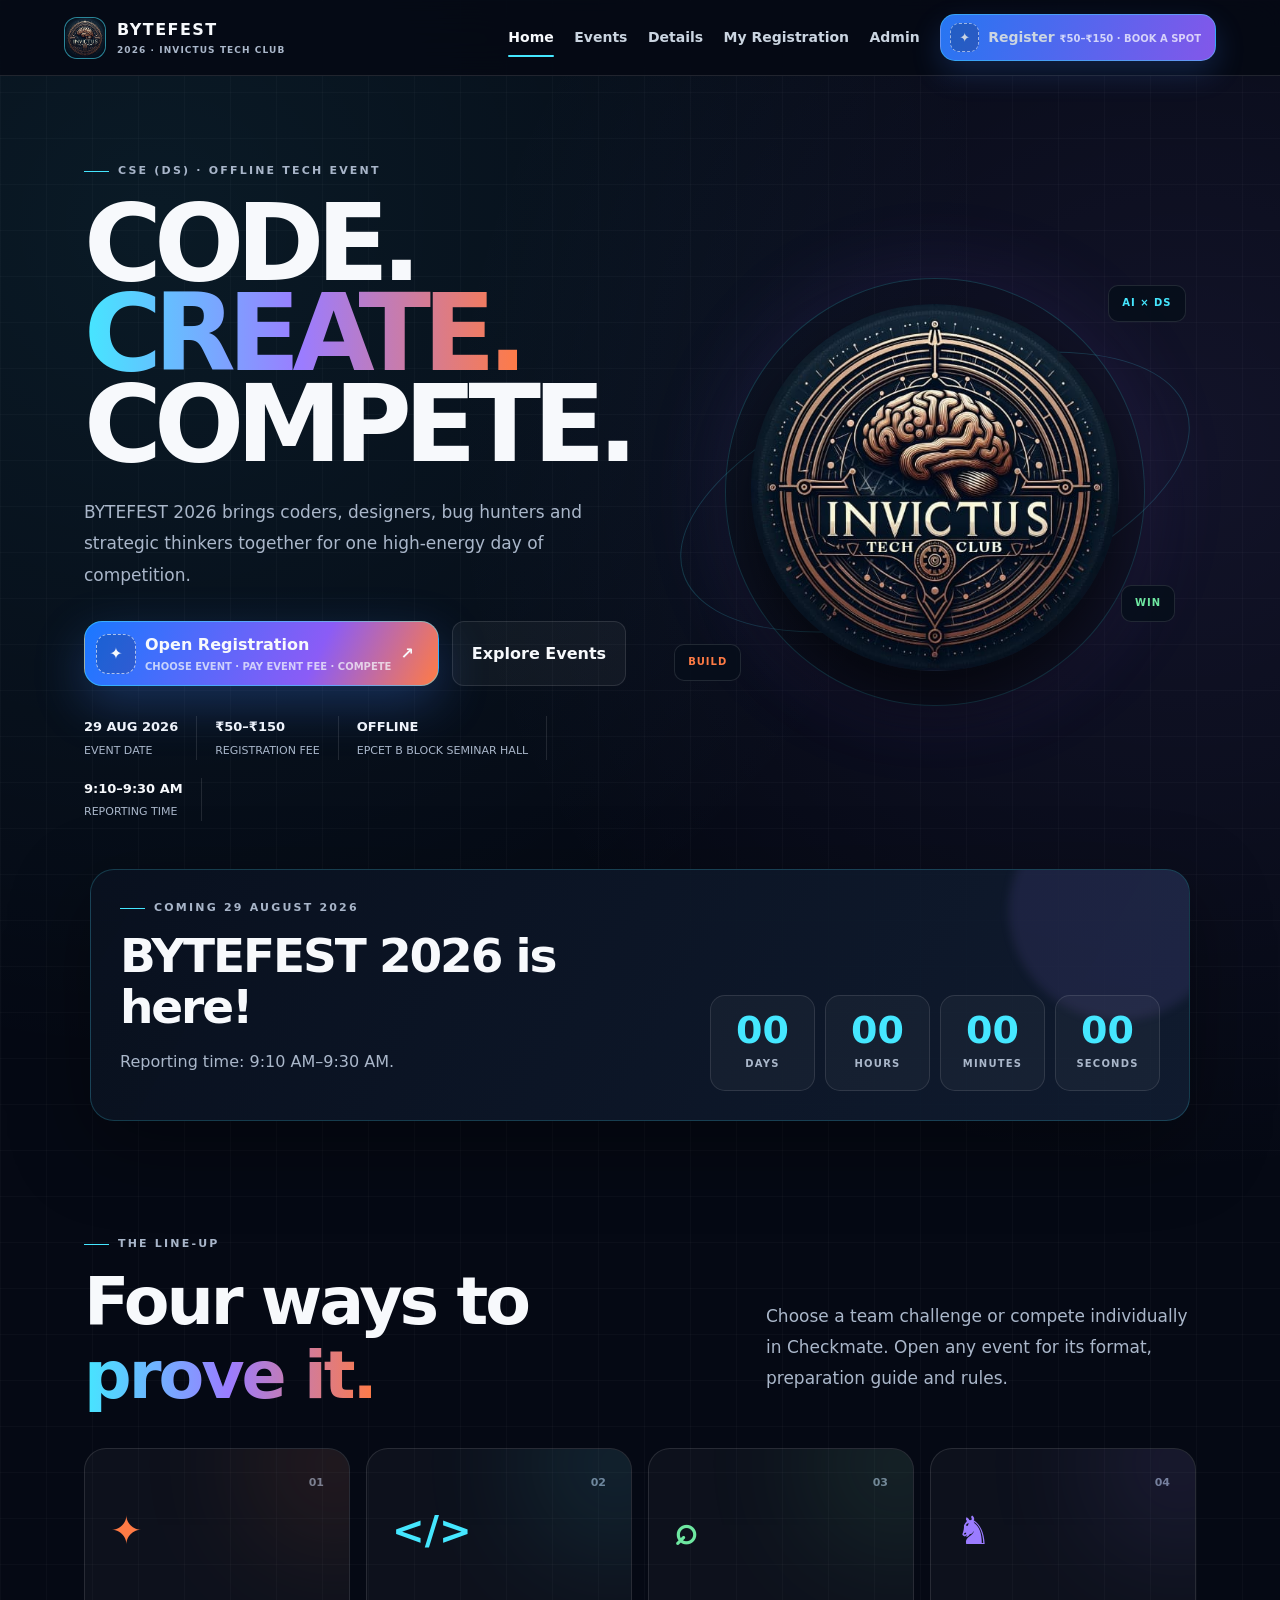
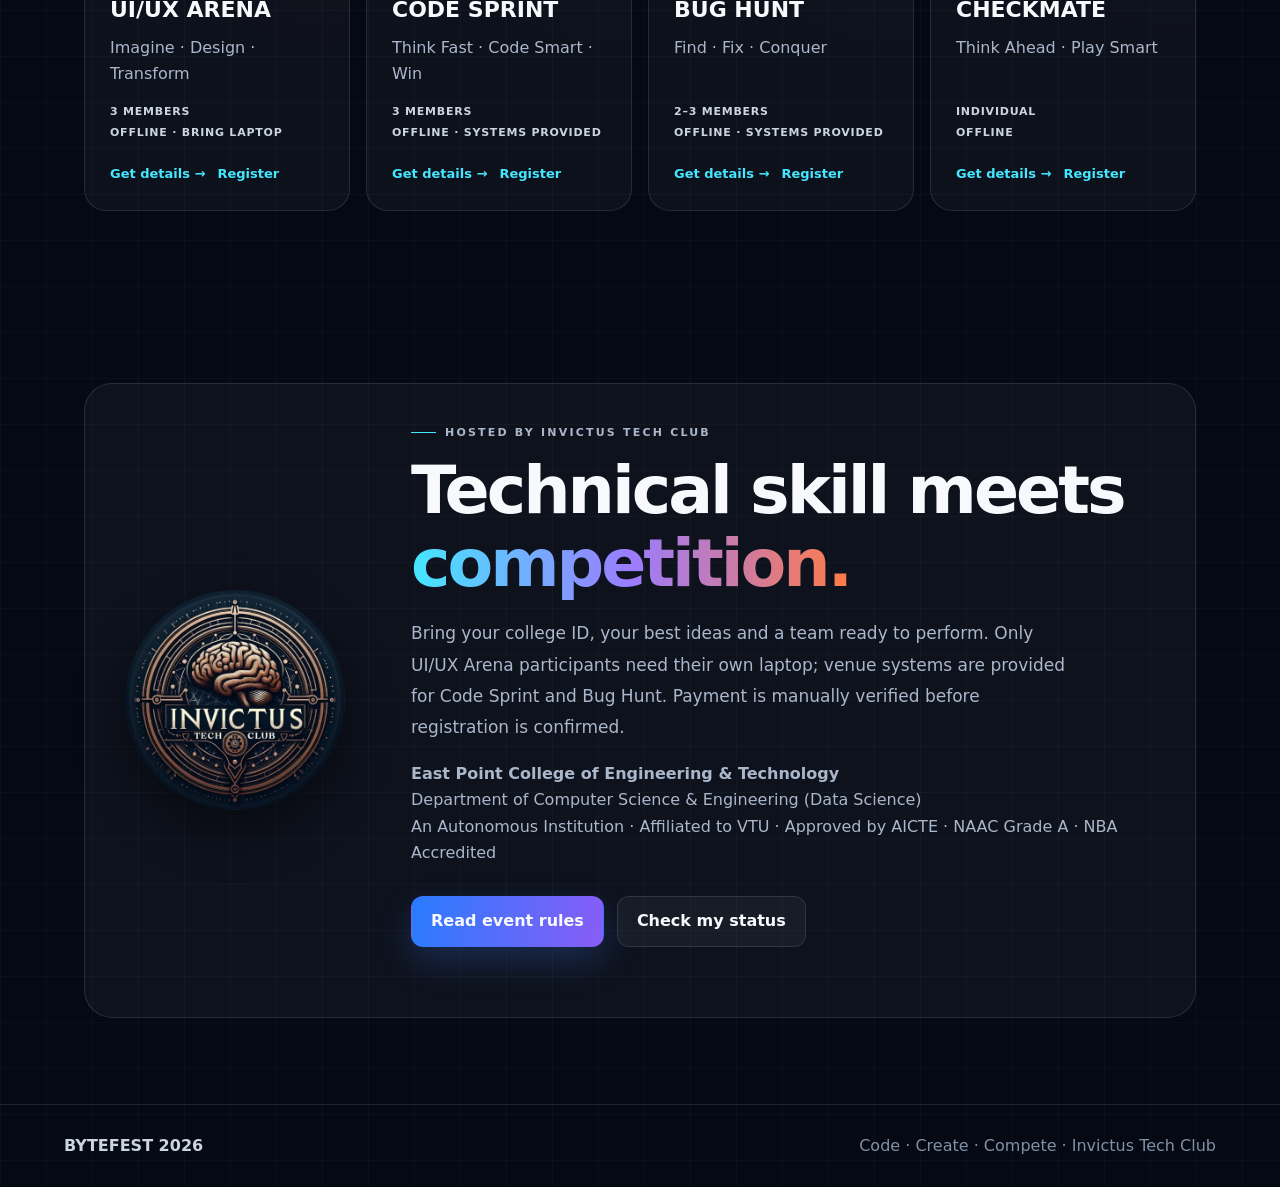
==== commit bbf99520: "Add files via upload" ====
--- a/index.html
+++ b/index.html
@@ -6,14 +6,14 @@
   <meta name="description" content="BYTEFEST 2026 by Invictus Tech Club — UI/UX Arena, Code Sprint, Bug Hunt and Checkmate on 29 August 2026.">
   <meta name="robots" content="index,follow">
   <title>BYTEFEST 2026 | Invictus Tech Club</title>
-  <link rel="stylesheet" href="style.css?v=2.6.0">
-  <script src="config.js?v=2.6.0" defer></script>
-  <script src="site.js?v=2.6.0" defer></script>
-  <script src="spa.js?v=2.6.0" defer></script>
-  <script src="register.js?v=2.6.0" defer></script>
-  <script src="payment.js?v=2.6.0" defer></script>
-  <script src="my-registration.js?v=2.6.0" defer></script>
-  <script src="admin.js?v=2.6.0" defer></script>
+  <link rel="stylesheet" href="style.css?v=2.5.0">
+  <script src="config.js?v=2.5.0" defer></script>
+  <script src="site.js?v=2.5.0" defer></script>
+  <script src="spa.js?v=2.5.0" defer></script>
+  <script src="register.js?v=2.5.0" defer></script>
+  <script src="payment.js?v=2.5.0" defer></script>
+  <script src="my-registration.js?v=2.5.0" defer></script>
+  <script src="admin.js?v=2.5.0" defer></script>
 </head>
 <body>
 
@@ -29,7 +29,7 @@
     <a href="./" data-page="details" data-nav-link="details">Details</a>
     <a href="./" data-page="my-registration" data-nav-link="my-registration">My Registration</a>
     <a href="./" data-page="admin-login" data-nav-link="admin-login">Admin</a>
-    <a class="nav-register" href="./" data-page="register" data-nav-link="register"><span class="register-icon">✦</span><span>Register <small>₹150 · BOOK A SPOT</small></span></a>
+    <a class="nav-register" href="./" data-page="register" data-nav-link="register"><span class="register-icon">✦</span><span>Register <small>₹50–₹150 · BOOK A SPOT</small></span></a>
   </nav>
 </header>
 <main id="bytefestApp">
@@ -41,12 +41,12 @@
 <h1>CODE.<br/><i>CREATE.</i><br/>COMPETE.</h1>
 <p class="lead">BYTEFEST 2026 brings coders, designers, bug hunters and strategic thinkers together for one high-energy day of competition.</p>
 <div class="actions">
-<a class="btn register-launch" data-page="register" href="./"><span>Open Registration<small>CHOOSE EVENT · PAY ₹150 · COMPETE</small></span> ↗</a>
+<a class="btn register-launch" data-page="register" href="./"><span>Open Registration<small>CHOOSE EVENT · PAY EVENT FEE · COMPETE</small></span> ↗</a>
 <a class="btn" data-page="events" href="./">Explore Events</a>
 </div>
 <div class="quick-stats">
 <span><b>29 AUG 2026</b>Event date</span>
-<span><b>₹150</b>Per registration</span>
+<span><b>₹50–₹150</b>Registration fee</span>
 <span><b>OFFLINE</b>EPCET B Block Seminar Hall</span>
 <span><b>9:10–9:30 AM</b>Reporting time</span>
 </div>
@@ -155,7 +155,7 @@
 <div class="info-tile"><b>Date</b><h3>29 Aug 2026</h3></div>
 <div class="info-tile"><b>Reporting time</b><h3>9:10 AM–9:30 AM</h3></div>
 <div class="info-tile"><b>Venue</b><h3>EPCET B Block Seminar Hall</h3></div>
-<div class="info-tile"><b>Fee</b><h3>₹150 / registration</h3></div>
+<div class="info-tile"><b>Fee</b><h3>₹150 team events · ₹50 Checkmate</h3></div>
 <div class="info-tile"><b>Mode</b><h3>Offline</h3></div>
 <div class="info-tile"><b>Confirmation</b><h3>After payment review</h3></div>
 </div>
@@ -172,7 +172,7 @@
 <div class="info-tile"><b>Date</b><h3>Saturday, 29 Aug 2026</h3></div>
 <div class="info-tile"><b>Reporting time</b><h3>9:10 AM–9:30 AM</h3></div>
 <div class="info-tile"><b>Venue</b><h3>EPCET B Block Seminar Hall</h3></div>
-<div class="info-tile"><b>Registration</b><h3>₹150</h3></div>
+<div class="info-tile"><b>Registration</b><h3>₹150 team events · ₹50 Checkmate</h3></div>
 <div class="info-tile"><b>Mode</b><h3>Offline</h3></div>
 </div>
 <div class="detail-stack">
@@ -219,7 +219,7 @@
 <article class="detail-card" id="general-rules">
 <div class="detail-card-header"><h3>General rules</h3><span class="detail-badge">All participants</span></div>
 <div class="detail-columns">
-<div><h3>Registration &amp; payment</h3><ul class="rule-list"><li>Registration fee is ₹150 per registration.</li><li>UI/UX Arena and Code Sprint require one lead participant plus two additional members.</li><li>Bug Hunt accepts one lead participant plus one or two additional members.</li><li>Checkmate accepts one participant per registration.</li><li>Registration is confirmed only after the admin verifies the UTR and screenshot.</li><li>Keep the generated registration ID for status checks.</li></ul></div>
+<div><h3>Registration &amp; payment</h3><ul class="rule-list"><li>Registration fee: ₹150 for UI/UX Arena, Code Sprint and Bug Hunt; ₹50 for Checkmate.</li><li>UI/UX Arena and Code Sprint require one lead participant plus two additional members.</li><li>Bug Hunt accepts one lead participant plus one or two additional members.</li><li>Checkmate accepts one participant per registration.</li><li>Registration is confirmed only after the admin verifies the UTR and screenshot.</li><li>Keep the generated registration ID for status checks.</li></ul></div>
 <div><h3>At the venue</h3><ul class="rule-list"><li>Report between 9:10 AM and 9:30 AM at EPCET B Block Seminar Hall.</li><li>Carry a valid college ID.</li><li>Follow coordinator instructions and use only permitted resources.</li><li>Plagiarism, impersonation or disruptive behavior can lead to disqualification.</li><li>Organizers may make reasonable format changes based on participation and venue needs.</li><li>Judges’ and organizers’ decisions are final.</li></ul></div>
 </div>
 </article>
@@ -253,10 +253,6 @@
 <option value="Checkmate">Checkmate</option>
 </select>
 </label>
-<label class="field" for="teamName" id="teamNameField">Team name
-                        <input autocomplete="organization" id="teamName" maxlength="60" placeholder="Enter your team name" required=""/>
-<span class="field-help">Required for UI/UX Arena, Code Sprint and Bug Hunt.</span>
-</label>
 <label class="field" for="participantName">Lead participant name
                         <input autocomplete="name" id="participantName" maxlength="80" placeholder="Full name" required=""/>
 </label>
@@ -287,7 +283,7 @@
 </div>
 <div id="memberList"></div>
 </section>
-<div class="fee-row"><span>Registration fee</span><b>₹150</b></div>
+<div class="fee-row"><span>Registration fee</span><b id="registrationFeeAmount">₹150</b></div>
 <p class="payment-warning">Submitting this form creates a registration ID. Your place is confirmed only after you scan the QR, submit the UTR and screenshot, and the admin approves the payment.</p>
 <div aria-live="polite" class="form-status" id="registrationStatus" role="status"></div>
 <button class="btn btn-primary btn-full" id="registerButton" type="submit">Create registration &amp; continue →</button>
@@ -299,13 +295,13 @@
 <section class="section">
 <p class="eyebrow">REGISTRATION · STEP 02</p>
 <h2>Scan. Pay. <i>Submit.</i></h2>
-<p class="lead">Pay ₹150 using the QR below, then submit the UTR and a clear successful-payment screenshot.</p>
+<p class="lead" id="paymentFeeLead">Verify your registration to load the correct payment amount and QR, then submit the UTR and a clear successful-payment screenshot.</p>
 <div class="payment-card">
 <div class="payment-layout">
 <div>
 <div class="qr-panel">
 <img alt="BYTEFEST registration payment QR code" src="assets/bytefest-payment-qr.jpeg"/>
-<h3>Scan to pay ₹150</h3>
+<h3 id="paymentQrAmount">Loading payment amount...</h3>
 <p>Use any supported UPI app.</p>
 </div>
 <p class="payment-warning"><b>Important:</b> The admin will check your payment. Until it is verified, your registration is not confirmed and you will not be added to the official group.</p>
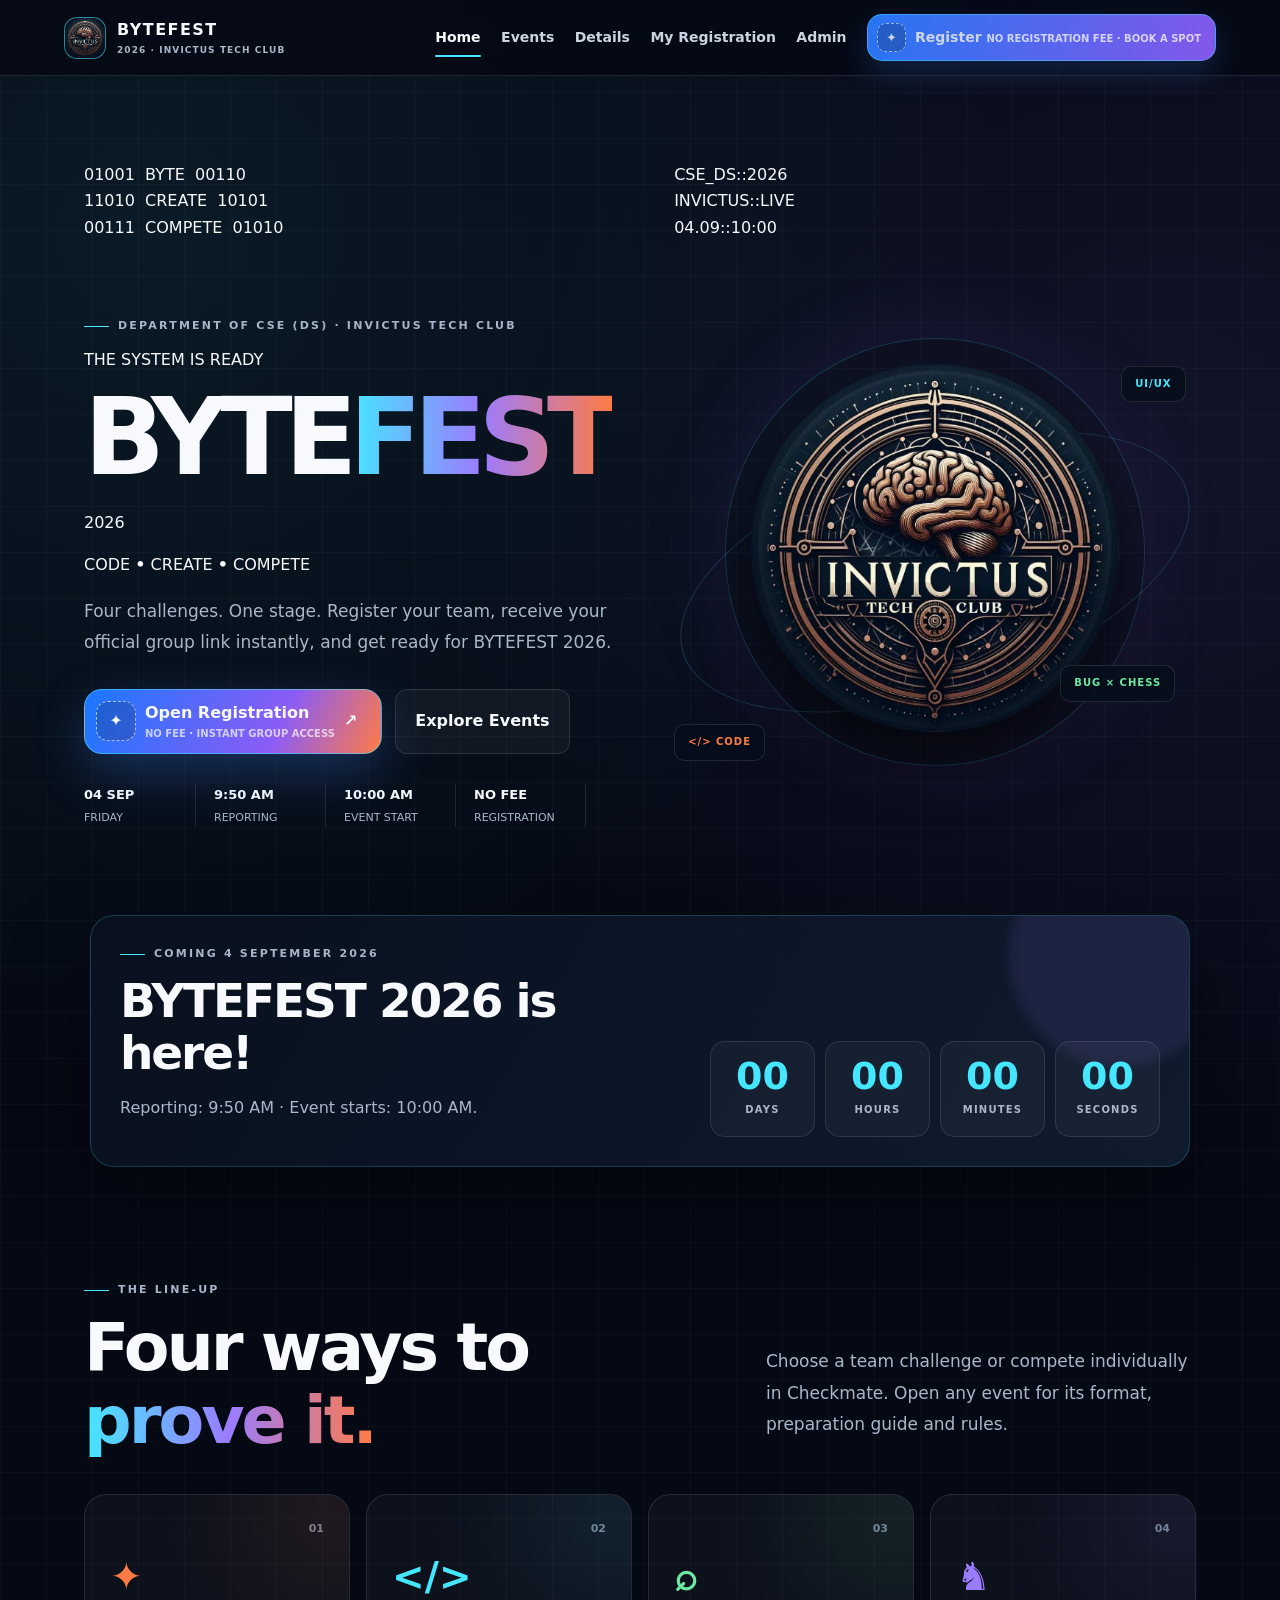
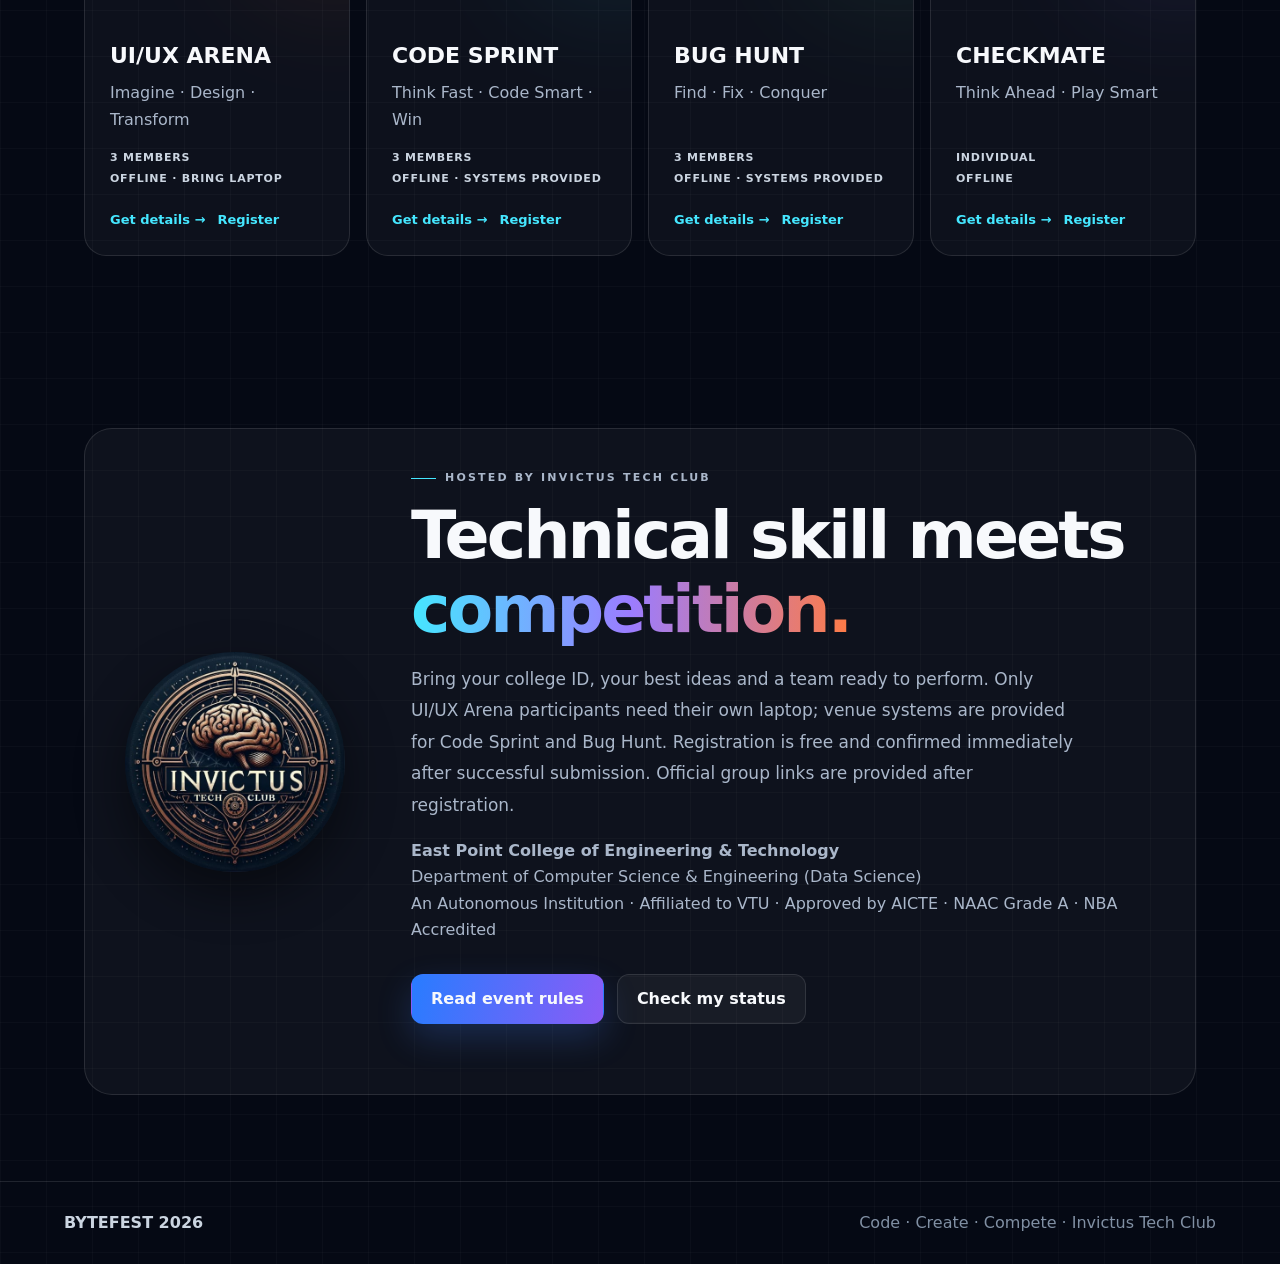
==== commit f35335df: "Add files via upload" ====
--- a/index.html
+++ b/index.html
@@ -3,17 +3,17 @@
 <head>
   <meta charset="utf-8">
   <meta name="viewport" content="width=device-width, initial-scale=1">
-  <meta name="description" content="BYTEFEST 2026 by Invictus Tech Club — UI/UX Arena, Code Sprint, Bug Hunt and Checkmate on 29 August 2026.">
+  <meta name="description" content="BYTEFEST 2026 by Invictus Tech Club — UI/UX Arena, Code Sprint, Bug Hunt and Checkmate on Friday, 4 September 2026.">
   <meta name="robots" content="index,follow">
   <title>BYTEFEST 2026 | Invictus Tech Club</title>
-  <link rel="stylesheet" href="style.css?v=2.5.0">
-  <script src="config.js?v=2.5.0" defer></script>
-  <script src="site.js?v=2.5.0" defer></script>
-  <script src="spa.js?v=2.5.0" defer></script>
-  <script src="register.js?v=2.5.0" defer></script>
-  <script src="payment.js?v=2.5.0" defer></script>
-  <script src="my-registration.js?v=2.5.0" defer></script>
-  <script src="admin.js?v=2.5.0" defer></script>
+  <link rel="stylesheet" href="style.css?v=3.1.0">
+  <script src="config.js?v=3.1.0" defer></script>
+  <script src="site.js?v=3.1.0" defer></script>
+  <script src="spa.js?v=3.1.0" defer></script>
+  <script src="register.js?v=3.1.0" defer></script>
+  <script src="groups.js?v=3.1.0" defer></script>
+  <script src="my-registration.js?v=3.1.0" defer></script>
+  <script src="admin.js?v=3.1.0" defer></script>
 </head>
 <body>
 
@@ -29,42 +29,52 @@
     <a href="./" data-page="details" data-nav-link="details">Details</a>
     <a href="./" data-page="my-registration" data-nav-link="my-registration">My Registration</a>
     <a href="./" data-page="admin-login" data-nav-link="admin-login">Admin</a>
-    <a class="nav-register" href="./" data-page="register" data-nav-link="register"><span class="register-icon">✦</span><span>Register <small>₹50–₹150 · BOOK A SPOT</small></span></a>
+    <a class="nav-register" href="./" data-page="register" data-nav-link="register"><span class="register-icon">✦</span><span>Register <small>NO REGISTRATION FEE · BOOK A SPOT</small></span></a>
   </nav>
 </header>
 <main id="bytefestApp">
 <div class="spa-view" data-app-view="home">
 
-<section class="hero">
-<div>
-<p class="eyebrow">CSE (DS) · OFFLINE TECH EVENT</p>
-<h1>CODE.<br/><i>CREATE.</i><br/>COMPETE.</h1>
-<p class="lead">BYTEFEST 2026 brings coders, designers, bug hunters and strategic thinkers together for one high-energy day of competition.</p>
+<section class="hero bytefest-video-hero">
+<div class="hero-code-rail hero-code-rail-left" aria-hidden="true">01001&nbsp;&nbsp;BYTE&nbsp;&nbsp;00110<br>11010&nbsp;&nbsp;CREATE&nbsp;&nbsp;10101<br>00111&nbsp;&nbsp;COMPETE&nbsp;&nbsp;01010</div>
+<div class="hero-code-rail hero-code-rail-right" aria-hidden="true">CSE_DS::2026<br>INVICTUS::LIVE<br>04.09::10:00</div>
+
+<div class="video-hero-copy">
+<p class="eyebrow">DEPARTMENT OF CSE (DS) · INVICTUS TECH CLUB</p>
+<div class="festival-kicker">THE SYSTEM IS READY</div>
+<h1 class="bytefest-wordmark"><span>BYTE</span><i>FEST</i></h1>
+<div class="bytefest-year">2026</div>
+<p class="video-tagline">CODE <b>•</b> CREATE <b>•</b> COMPETE</p>
+<p class="lead">Four challenges. One stage. Register your team, receive your official group link instantly, and get ready for BYTEFEST 2026.</p>
 <div class="actions">
-<a class="btn register-launch" data-page="register" href="./"><span>Open Registration<small>CHOOSE EVENT · PAY EVENT FEE · COMPETE</small></span> ↗</a>
+<a class="btn register-launch" data-page="register" href="./"><span>Open Registration<small>NO FEE · INSTANT GROUP ACCESS</small></span> ↗</a>
 <a class="btn" data-page="events" href="./">Explore Events</a>
 </div>
-<div class="quick-stats">
-<span><b>29 AUG 2026</b>Event date</span>
-<span><b>₹50–₹150</b>Registration fee</span>
-<span><b>OFFLINE</b>EPCET B Block Seminar Hall</span>
-<span><b>9:10–9:30 AM</b>Reporting time</span>
-</div>
-</div>
-<div aria-label="Invictus Tech Club visual" class="hero-visual">
+<div class="quick-stats video-quick-stats">
+<span><b>04 SEP</b>Friday</span>
+<span><b>9:50 AM</b>Reporting</span>
+<span><b>10:00 AM</b>Event Start</span>
+<span><b>NO FEE</b>Registration</span>
+</div>
+</div>
+
+<div aria-label="Invictus Tech Club visual" class="hero-visual video-hero-visual">
+<div class="data-halo" aria-hidden="true"></div>
 <div class="orbit"></div>
 <div class="logo-orb"><img alt="Invictus Tech Club logo" src="assets/invictus-logo.jpg"/></div>
-<span class="floating-tag tag-one">AI × DS</span>
-<span class="floating-tag tag-two">BUILD</span>
-<span class="floating-tag tag-three">WIN</span>
+<span class="floating-tag tag-one">UI/UX</span>
+<span class="floating-tag tag-two">&lt;/&gt; CODE</span>
+<span class="floating-tag tag-three">BUG × CHESS</span>
+<div class="system-line system-line-one"></div>
+<div class="system-line system-line-two"></div>
 </div>
 </section>
 <section aria-label="Countdown to BYTEFEST 2026" class="countdown-panel" data-countdown="">
 <div class="countdown-head">
 <div>
-<p class="eyebrow">COMING 29 AUGUST 2026</p>
+<p class="eyebrow">COMING 4 SEPTEMBER 2026</p>
 <h2 data-countdown-status="">Race to <i>BYTEFEST.</i></h2>
-<p class="muted">Reporting time: 9:10 AM–9:30 AM.</p>
+<p class="muted">Reporting: 9:50 AM · Event starts: 10:00 AM.</p>
 </div>
 <div class="countdown-units">
 <div class="countdown-unit"><b data-days="">00</b><small>Days</small></div>
@@ -95,7 +105,7 @@
 <article class="event-card accent-green">
 <span class="number">03</span><span class="event-symbol">⌕</span>
 <h3>BUG HUNT</h3><p>Find · Fix · Conquer</p>
-<div class="event-meta">2–3 MEMBERS<br/>OFFLINE · SYSTEMS PROVIDED</div>
+<div class="event-meta">3 MEMBERS<br/>OFFLINE · SYSTEMS PROVIDED</div>
 <div class="card-actions"><a class="card-link" data-page="details" data-scroll-target="bug-hunt" href="./">Get details →</a><a class="card-link" data-event="Bug Hunt" data-page="register" href="./">Register</a></div>
 </article>
 <article class="event-card accent-purple">
@@ -112,7 +122,7 @@
 <div>
 <p class="eyebrow">HOSTED BY INVICTUS TECH CLUB</p>
 <h2>Technical skill meets <i>competition.</i></h2>
-<p class="lead">Bring your college ID, your best ideas and a team ready to perform. Only UI/UX Arena participants need their own laptop; venue systems are provided for Code Sprint and Bug Hunt. Payment is manually verified before registration is confirmed.</p>
+<p class="lead">Bring your college ID, your best ideas and a team ready to perform. Only UI/UX Arena participants need their own laptop; venue systems are provided for Code Sprint and Bug Hunt. Registration is free and confirmed immediately after successful submission. Official group links are provided after registration.</p>
 <p><b>East Point College of Engineering &amp; Technology</b><br/>Department of Computer Science &amp; Engineering (Data Science)<br/>An Autonomous Institution · Affiliated to VTU · Approved by AICTE · NAAC Grade A · NBA Accredited</p>
 <div class="actions"><a class="btn btn-primary" data-page="details" href="./">Read event rules</a><a class="btn" data-page="my-registration" href="./">Check my status</a></div>
 </div>
@@ -124,7 +134,7 @@
 <section class="section">
 <p class="eyebrow">BYTEFEST 2026 · EVENT LINE-UP</p>
 <h2>Choose your <i>challenge.</i></h2>
-<p class="lead">UI/UX Arena and Code Sprint require exactly 3 participants. Bug Hunt accepts 2–3 participants, and Checkmate is individual. Reporting is from 9:10 AM to 9:30 AM on 29 August 2026.</p>
+<p class="lead">UI/UX Arena, Code Sprint and Bug Hunt require exactly 3 participants. Checkmate is individual. Reporting time is 9:50 AM and the event starts at 10:00 AM on Friday, 4 September 2026.</p>
 <div class="event-grid" style="margin-top:38px">
 <article class="event-card accent-orange">
 <span class="number">01</span><span class="event-symbol">✦</span>
@@ -141,7 +151,7 @@
 <article class="event-card accent-green">
 <span class="number">03</span><span class="event-symbol">⌕</span>
 <h3>BUG HUNT</h3><p>Inspect broken code, identify defects and submit fixes that survive the provided tests.</p>
-<div class="event-meta">2–3 MEMBERS<br/>VENUE SYSTEMS PROVIDED</div>
+<div class="event-meta">3 MEMBERS<br/>VENUE SYSTEMS PROVIDED</div>
 <div class="card-actions"><a class="card-link" data-page="details" data-scroll-target="bug-hunt" href="./">Get details →</a><a class="card-link" data-event="Bug Hunt" data-page="register" href="./">Register</a></div>
 </article>
 <article class="event-card accent-purple">
@@ -152,12 +162,12 @@
 </article>
 </div>
 <div class="info-grid">
-<div class="info-tile"><b>Date</b><h3>29 Aug 2026</h3></div>
-<div class="info-tile"><b>Reporting time</b><h3>9:10 AM–9:30 AM</h3></div>
+<div class="info-tile"><b>Date</b><h3>4 Sep 2026</h3></div>
+<div class="info-tile"><b>Reporting time</b><h3>9:50 AM</h3></div>
 <div class="info-tile"><b>Venue</b><h3>EPCET B Block Seminar Hall</h3></div>
-<div class="info-tile"><b>Fee</b><h3>₹150 team events · ₹50 Checkmate</h3></div>
+<div class="info-tile"><b>Registration fee</b><h3>NO REGISTRATION FEE</h3></div>
 <div class="info-tile"><b>Mode</b><h3>Offline</h3></div>
-<div class="info-tile"><b>Confirmation</b><h3>After payment review</h3></div>
+<div class="info-tile"><b>Confirmation</b><h3>Immediate after successful registration</h3></div>
 </div>
 <div class="actions"><a class="btn btn-primary" data-page="register" href="./">Register for BYTEFEST →</a><a class="btn" data-page="details" href="./">Read every rule</a></div>
 </section>
@@ -169,10 +179,10 @@
 <h2>Everything you <i>need to know.</i></h2>
 <p class="lead">Use this page to choose your event and prepare your team. Final problem statements, pairing format and venue instructions announced by the organizers on event day take priority.</p>
 <div class="info-grid">
-<div class="info-tile"><b>Date</b><h3>Saturday, 29 Aug 2026</h3></div>
-<div class="info-tile"><b>Reporting time</b><h3>9:10 AM–9:30 AM</h3></div>
+<div class="info-tile"><b>Date</b><h3>Friday, 4 Sep 2026</h3></div>
+<div class="info-tile"><b>Reporting time</b><h3>9:50 AM</h3></div>
 <div class="info-tile"><b>Venue</b><h3>EPCET B Block Seminar Hall</h3></div>
-<div class="info-tile"><b>Registration</b><h3>₹150 team events · ₹50 Checkmate</h3></div>
+<div class="info-tile"><b>Registration</b><h3>NO REGISTRATION FEE</h3></div>
 <div class="info-tile"><b>Mode</b><h3>Offline</h3></div>
 </div>
 <div class="detail-stack">
@@ -197,7 +207,7 @@
 <div class="actions"><a class="btn btn-primary" data-event="Code Sprint" data-page="register" href="./">Register for Code Sprint</a></div>
 </article>
 <article class="detail-card accent-green" id="bug-hunt">
-<div class="detail-card-header"><h3>03 · Bug Hunt</h3><span class="detail-badge">2–3 members</span></div>
+<div class="detail-card-header"><h3>03 · Bug Hunt</h3><span class="detail-badge">3 members</span></div>
 <p class="lead"><b>Success depends on how carefully the team reads the code, spots patterns, connects clues and traces what went wrong before choosing the right fix.</b></p>
 <div class="detail-columns">
 <div><h3>Challenge format</h3><ul class="rule-list"><li>A progressive mix of bug-spotting puzzles, output tracing and code correction challenges.</li><li>Tasks may include incorrect conditions, loops, logic, unexpected outputs and short code fixes.</li><li>Early challenges focus on easier-to-detect issues, while later stages introduce hidden failures and connected bugs.</li><li>Teams must investigate the cause, apply the right correction and verify the result.</li></ul></div>
@@ -219,8 +229,8 @@
 <article class="detail-card" id="general-rules">
 <div class="detail-card-header"><h3>General rules</h3><span class="detail-badge">All participants</span></div>
 <div class="detail-columns">
-<div><h3>Registration &amp; payment</h3><ul class="rule-list"><li>Registration fee: ₹150 for UI/UX Arena, Code Sprint and Bug Hunt; ₹50 for Checkmate.</li><li>UI/UX Arena and Code Sprint require one lead participant plus two additional members.</li><li>Bug Hunt accepts one lead participant plus one or two additional members.</li><li>Checkmate accepts one participant per registration.</li><li>Registration is confirmed only after the admin verifies the UTR and screenshot.</li><li>Keep the generated registration ID for status checks.</li></ul></div>
-<div><h3>At the venue</h3><ul class="rule-list"><li>Report between 9:10 AM and 9:30 AM at EPCET B Block Seminar Hall.</li><li>Carry a valid college ID.</li><li>Follow coordinator instructions and use only permitted resources.</li><li>Plagiarism, impersonation or disruptive behavior can lead to disqualification.</li><li>Organizers may make reasonable format changes based on participation and venue needs.</li><li>Judges’ and organizers’ decisions are final.</li></ul></div>
+<div><h3>Registration &amp; official groups</h3><ul class="rule-list"><li><b>No registration fee</b> for any BYTEFEST 2026 event.</li><li>UI/UX Arena, Code Sprint and Bug Hunt require one lead participant plus two additional members.</li><li>Checkmate accepts one participant per registration.</li><li>Registration is confirmed immediately after a successful submission.</li><li>After registration, join only your registered event group and the official BYTEFEST Community.</li><li>Keep the generated registration ID for status checks.</li></ul></div>
+<div><h3>At the venue</h3><ul class="rule-list"><li>Report at 9:50 AM at EPCET B Block Seminar Hall. Competitions start at 10:00 AM.</li><li>Carry a valid college ID.</li><li>Follow coordinator instructions and use only permitted resources.</li><li>Plagiarism, impersonation or disruptive behavior can lead to disqualification.</li><li>Organizers may make reasonable format changes based on participation and venue needs.</li><li>Judges’ and organizers’ decisions are final.</li></ul></div>
 </div>
 </article>
 <article class="detail-card">
@@ -241,7 +251,7 @@
 <section class="section">
 <p class="eyebrow">REGISTRATION · STEP 01</p>
 <h2>Register your <i>spot.</i></h2>
-<p class="lead">Use the lead participant’s email carefully—it is required later to submit payment proof and check registration status.</p>
+<p class="lead">Use the lead participant’s email carefully—it is used for registration confirmation, official group access and My Registration lookup.</p>
 <form class="form-shell" id="registrationForm" novalidate="">
 <div class="form-grid">
 <label class="field" for="event">Event
@@ -253,18 +263,22 @@
 <option value="Checkmate">Checkmate</option>
 </select>
 </label>
+<label class="field hidden" for="teamName" id="teamNameField">Team name
+                        <input autocomplete="organization" id="teamName" maxlength="60" minlength="2" placeholder="Example: Debug Ninjas"/>
+<span class="field-help">Required for UI/UX Arena, Code Sprint and Bug Hunt. This name is also used to create the competition login password.</span>
+</label>
 <label class="field" for="participantName">Lead participant name
                         <input autocomplete="name" id="participantName" maxlength="80" placeholder="Full name" required=""/>
 </label>
 <label class="field" for="participantEmail">Email
                         <input autocomplete="email" id="participantEmail" maxlength="120" placeholder="you@example.com" required="" type="email"/>
-<span class="field-help">Use this same email for payment and status lookup.</span>
+<span class="field-help">Use this same email for confirmation and status lookup.</span>
 </label>
 <label class="field" for="phone">Phone number
                         <span class="phone-field"><span class="phone-prefix">+91</span><input autocomplete="tel" id="phone" inputmode="numeric" maxlength="10" pattern="[6-9][0-9]{9}" placeholder="10-digit number" required="" type="tel"/></span>
 </label>
 <label class="field" for="department">Department
-                        <input id="department" maxlength="80" placeholder="Department" required="" value="CSE (DS)"/>
+                        <input id="department" maxlength="80" placeholder="Department" required="" value=" "/>
 </label>
 <label class="field" for="year">Year
                         <select id="year" required="">
@@ -278,59 +292,26 @@
 </div>
 <section class="members-section" id="membersSection">
 <div class="members-head">
-<div><h3>Team members</h3><p class="muted" id="membersHelp">UI/UX Arena and Code Sprint require 3 people; Bug Hunt requires 2–3.</p></div>
+<div><h3>Team members</h3><p class="muted" id="membersHelp">UI/UX Arena, Code Sprint and Bug Hunt require exactly 3 participants; Checkmate is individual.</p></div>
 <button class="btn btn-small" id="addMemberButton" type="button">+ Add member</button>
 </div>
 <div id="memberList"></div>
 </section>
-<div class="fee-row"><span>Registration fee</span><b id="registrationFeeAmount">₹150</b></div>
-<p class="payment-warning">Submitting this form creates a registration ID. Your place is confirmed only after you scan the QR, submit the UTR and screenshot, and the admin approves the payment.</p>
+<div class="fee-row"><span>Registration fee</span><b id="registrationFeeAmount">NO REGISTRATION FEE</b></div>
+<p class="payment-warning"><b>Registration is free.</b> Submitting this form confirms your registration and opens the official event group and BYTEFEST Community links.</p>
 <div aria-live="polite" class="form-status" id="registrationStatus" role="status"></div>
-<button class="btn btn-primary btn-full" id="registerButton" type="submit">Create registration &amp; continue →</button>
+<button class="btn btn-primary btn-full" id="registerButton" type="submit">Create registration &amp; join group →</button>
 </form>
 </section>
 
-</div><div class="spa-view" data-app-view="payment" hidden>
+</div><div class="spa-view" data-app-view="groups" hidden>
 
 <section class="section">
 <p class="eyebrow">REGISTRATION · STEP 02</p>
-<h2>Scan. Pay. <i>Submit.</i></h2>
-<p class="lead" id="paymentFeeLead">Verify your registration to load the correct payment amount and QR, then submit the UTR and a clear successful-payment screenshot.</p>
-<div class="payment-card">
-<div class="payment-layout">
-<div>
-<div class="qr-panel">
-<img alt="BYTEFEST registration payment QR code" src="assets/bytefest-payment-qr.jpeg"/>
-<h3 id="paymentQrAmount">Loading payment amount...</h3>
-<p>Use any supported UPI app.</p>
-</div>
-<p class="payment-warning"><b>Important:</b> The admin will check your payment. Until it is verified, your registration is not confirmed and you will not be added to the official group.</p>
-</div>
-<div>
-<span class="registration-pill" id="registrationId">Registration ID loading...</span>
-<form id="paymentForm" novalidate="">
-<label class="field" for="paymentEmail">Registration email
-                                <input autocomplete="email" id="paymentEmail" placeholder="Same email used in registration" required="" type="email"/>
-</label>
-<label class="field" for="utr" style="margin-top:18px">UPI transaction ID / UTR
-                                <input id="utr" maxlength="50" placeholder="Enter the UTR shown in your UPI app" required=""/>
-</label>
-<label class="field" for="screenshot" style="margin-top:18px">Payment screenshot
-                                <input accept="image/jpeg,image/png,image/webp" id="screenshot" required="" type="file"/>
-<span class="field-help">Choose a clear JPG, PNG or WebP image. It will be compressed before upload.</span>
-</label>
-<img alt="Selected payment screenshot preview" class="proof-image hidden" id="screenshotPreview"/>
-<div aria-live="polite" class="form-status" id="paymentStatus" role="status"></div>
-<button class="btn btn-primary btn-full" id="paymentButton" type="submit">Submit payment proof →</button>
-</form>
-<div class="notice notice-success" id="paymentSuccess" role="status">
-<h3>Payment proof submitted.</h3>
-<p>Your status remains <b>PENDING</b> until an admin checks the UTR and screenshot. After approval, you will receive an email and optional SMS.</p>
-<div class="actions"><a class="btn btn-primary" data-page="my-registration" href="./">Check my registration</a><a class="btn" data-page="home" href="./">Return home</a></div>
-</div>
-</div>
-</div>
-</div>
+<h2>Join your <i>official groups.</i></h2>
+<p class="lead">Your registration is free. After successful registration, use the buttons below to join your registered event group and the BYTEFEST Community.</p>
+<div aria-live="polite" class="form-status" id="groupJoinStatus" role="status"></div>
+<div class="lookup-result" id="groupJoinContent"></div>
 </section>
 
 </div><div class="spa-view" data-app-view="my-registration" hidden>
@@ -364,7 +345,7 @@
 <div class="access-choice">
 <span class="detail-badge">Participant</span>
 <h3 style="margin-top:18px">Check your registration</h3>
-<p>Use your registration ID and lead participant email to see payment status and the approved group link.</p>
+<p>Use your registration ID and lead participant email to see your confirmed registration and official group links.</p>
 <a class="btn" data-page="my-registration" href="./">Open My Registration →</a>
 </div>
 <form class="access-card" id="adminLoginForm" novalidate="">
@@ -393,32 +374,32 @@
   </header>
   <main class="admin-shell" id="adminDashboard">
 <div class="admin-topbar">
-<div><p class="eyebrow">PAYMENT REVIEW</p><h1>Registration <i>Dashboard.</i></h1><p class="muted" id="adminIdentity"></p></div>
+<div><p class="eyebrow">REGISTRATION MANAGEMENT</p><h1>Registration <i>Dashboard.</i></h1><p class="muted" id="adminIdentity"></p></div>
 <div class="admin-actions"><button class="btn" id="refreshButton" type="button">↻ Refresh</button><button class="btn" id="exportButton" type="button">↓ Export CSV</button></div>
 </div>
 <div class="stat-grid">
 <div class="stat-card"><small>Total registrations</small><strong id="totalCount">0</strong></div>
-<div class="stat-card"><small>Pending</small><strong id="pendingCount">0</strong></div>
-<div class="stat-card"><small>Proof submitted</small><strong id="proofCount">0</strong></div>
-<div class="stat-card"><small>Paid / confirmed</small><strong id="paidCount">0</strong></div>
+<div class="stat-card"><small>Needs attention</small><strong id="pendingCount">0</strong></div>
+<div class="stat-card"><small>Email sent</small><strong id="proofCount">0</strong></div>
+<div class="stat-card"><small>Confirmed</small><strong id="paidCount">0</strong></div>
 </div>
 <div class="admin-filters">
-<input aria-label="Search registrations" id="searchInput" placeholder="Search name, email, phone, ID or UTR..." type="search"/>
+<input aria-label="Search registrations" id="searchInput" placeholder="Search name, email, phone, ID or team..." type="search"/>
 <select aria-label="Filter by event" id="eventFilter">
 <option value="">All events</option><option>UI/UX Arena</option><option>Code Sprint</option><option>Bug Hunt</option><option>Checkmate</option>
 </select>
-<select aria-label="Filter by payment status" id="paymentFilter">
-<option value="">All payments</option><option value="PENDING">Pending</option><option value="PAID">Paid</option><option value="PROOF">Proof submitted</option>
+<select aria-label="Filter by registration status" id="paymentFilter">
+<option value="">All registrations</option><option value="PAID">Confirmed</option><option value="PENDING">Legacy pending</option>
 </select>
 </div>
 <div aria-live="polite" class="form-status" id="dashboardStatus" role="status"></div>
 <div class="table-shell">
 <table class="admin-table">
-<thead><tr><th>Registration</th><th>Event / team</th><th>Participant</th><th>Payment</th><th>Proof</th><th>Notification</th><th>Action</th></tr></thead>
+<thead><tr><th>Registration</th><th>Event / team</th><th>Participant</th><th>Status</th><th>Group links</th><th>Notification</th><th>Action</th></tr></thead>
 <tbody id="registrationRows"><tr><td class="empty-state" colspan="7">Loading registrations...</td></tr></tbody>
 </table>
 </div>
-<p class="admin-footer-note">Approving a payment confirms the registration first, then sends the Brevo email and optional SMS. A notification failure does not undo approval.</p>
+<p class="admin-footer-note">New registrations are confirmed automatically and the Brevo email is sent immediately. Use Retry notify if email/SMS delivery needs another attempt.</p>
 </main><div aria-labelledby="modalTitle" aria-modal="true" class="modal" id="detailsModal" role="dialog">
 <div class="modal-panel">
 <div class="modal-head"><h3 id="modalTitle">Registration details</h3><button aria-label="Close details" class="icon-button" id="closeModalButton" type="button">×</button></div>
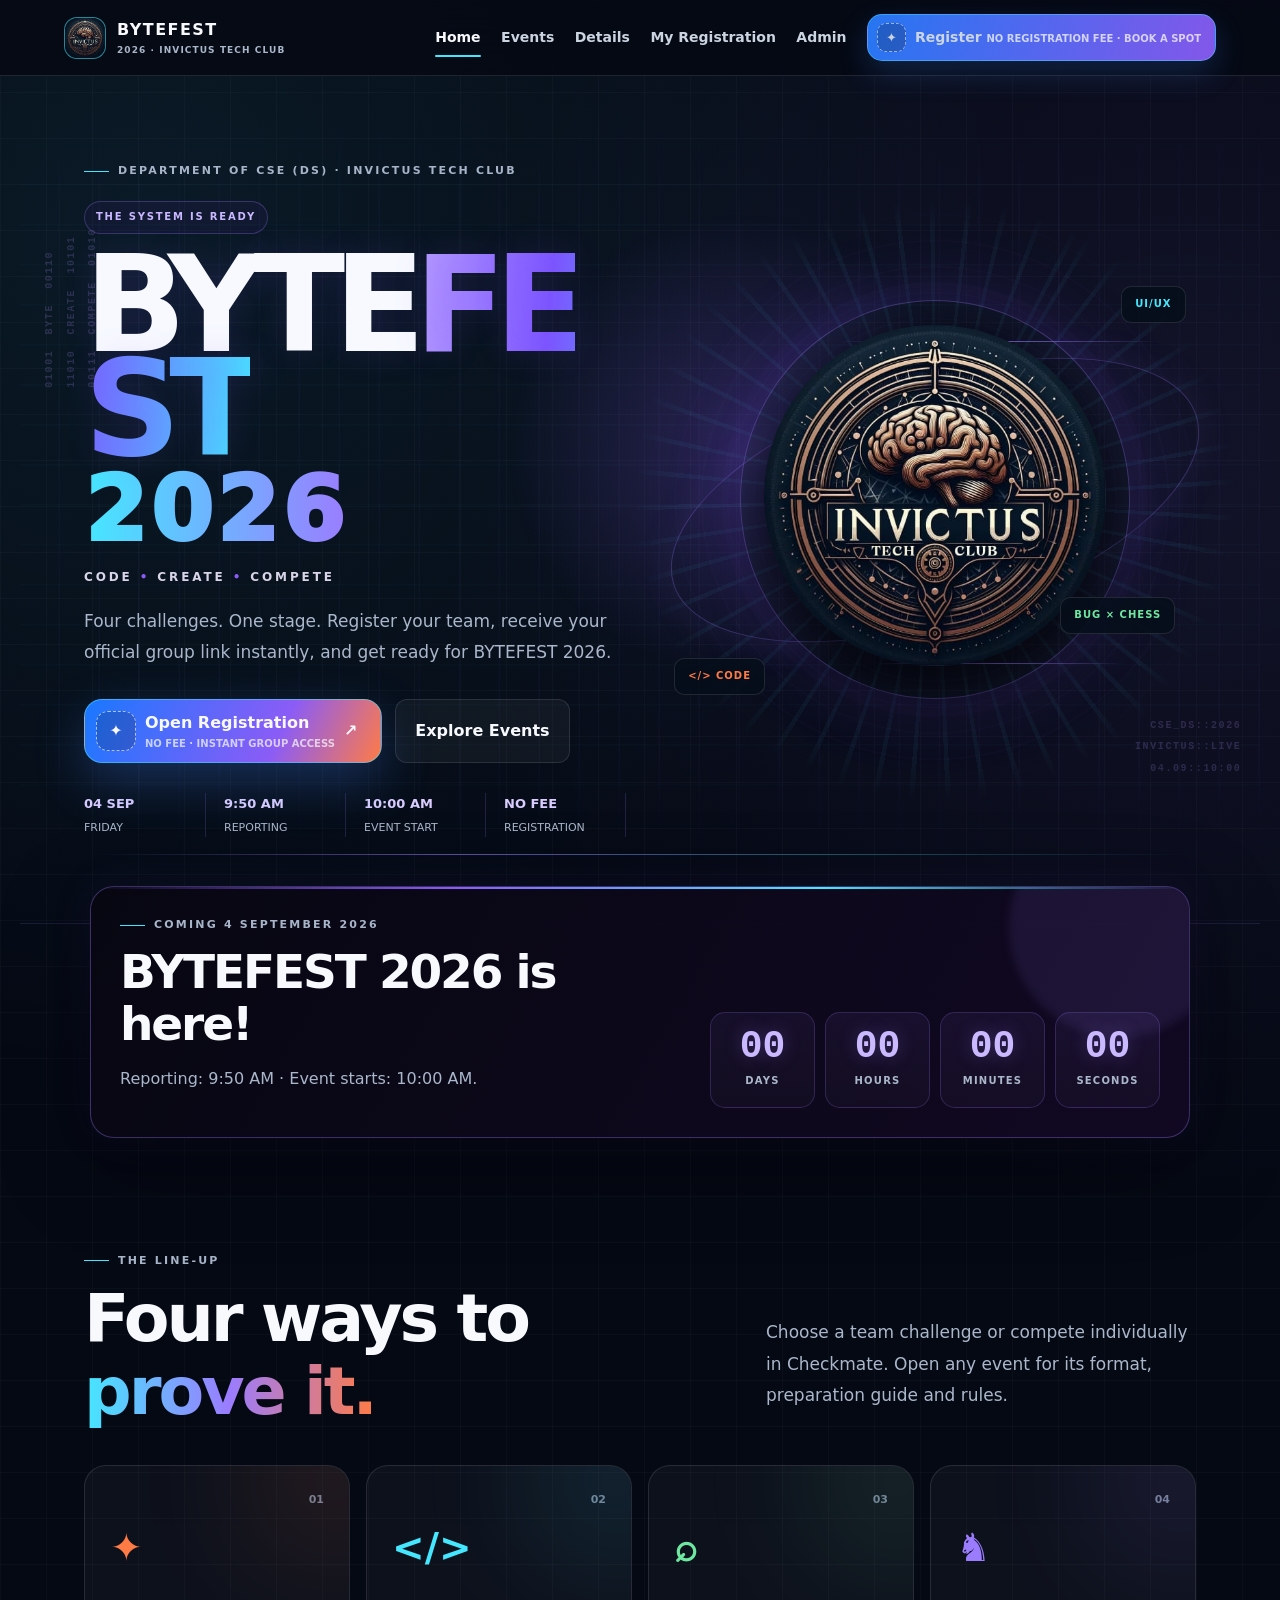
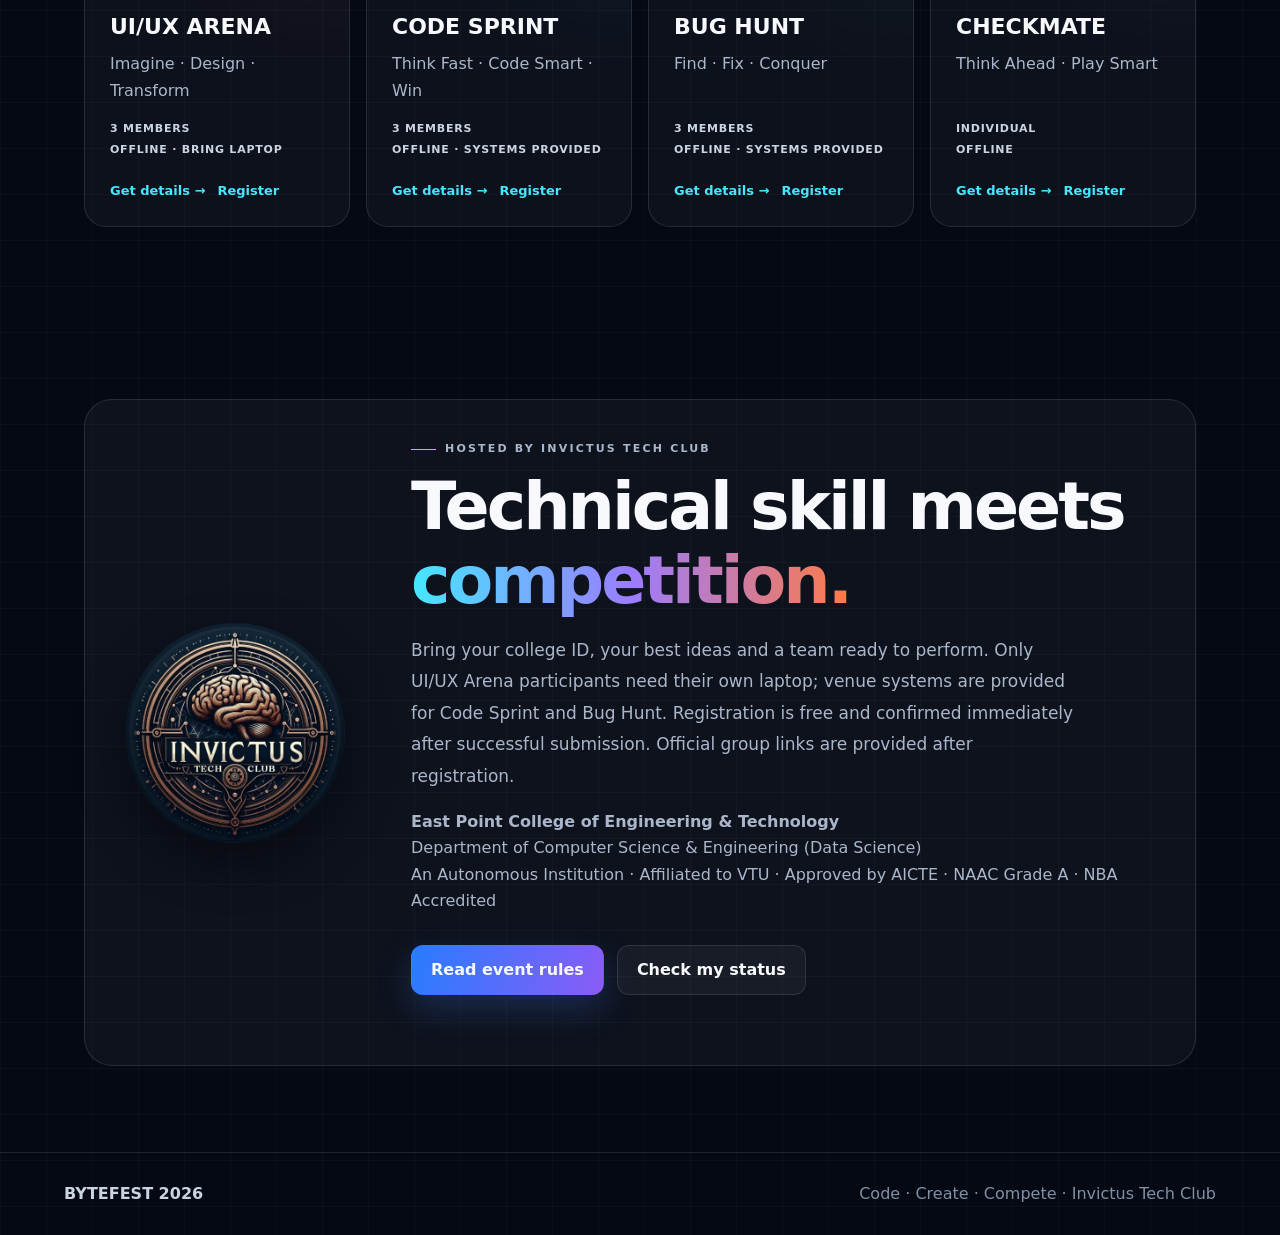
==== commit 1f896a03: "Add files via upload" ====
--- a/index.html
+++ b/index.html
@@ -6,14 +6,14 @@
   <meta name="description" content="BYTEFEST 2026 by Invictus Tech Club — UI/UX Arena, Code Sprint, Bug Hunt and Checkmate on Friday, 4 September 2026.">
   <meta name="robots" content="index,follow">
   <title>BYTEFEST 2026 | Invictus Tech Club</title>
-  <link rel="stylesheet" href="style.css?v=3.1.0">
-  <script src="config.js?v=3.1.0" defer></script>
-  <script src="site.js?v=3.1.0" defer></script>
-  <script src="spa.js?v=3.1.0" defer></script>
-  <script src="register.js?v=3.1.0" defer></script>
-  <script src="groups.js?v=3.1.0" defer></script>
-  <script src="my-registration.js?v=3.1.0" defer></script>
-  <script src="admin.js?v=3.1.0" defer></script>
+  <link rel="stylesheet" href="style.css?v=3.2.0">
+  <script src="config.js?v=3.2.0" defer></script>
+  <script src="site.js?v=3.2.0" defer></script>
+  <script src="spa.js?v=3.2.0" defer></script>
+  <script src="register.js?v=3.2.0" defer></script>
+  <script src="groups.js?v=3.2.0" defer></script>
+  <script src="my-registration.js?v=3.2.0" defer></script>
+  <script src="admin.js?v=3.2.0" defer></script>
 </head>
 <body>
 
@@ -309,7 +309,7 @@
 <section class="section">
 <p class="eyebrow">REGISTRATION · STEP 02</p>
 <h2>Join your <i>official groups.</i></h2>
-<p class="lead">Your registration is free. After successful registration, use the buttons below to join your registered event group and the BYTEFEST Community.</p>
+<p class="lead">Your registration is free. After successful registration, directly use the buttons below to join your registered event WhatsApp group and the BYTEFEST WhatsApp Community.</p>
 <div aria-live="polite" class="form-status" id="groupJoinStatus" role="status"></div>
 <div class="lookup-result" id="groupJoinContent"></div>
 </section>
--- a/style.css
+++ b/style.css
@@ -1569,3 +1569,224 @@
 .admin-view { min-height: 100vh; }
 .admin-inner-header { position: sticky; top: 0; z-index: 50; }
 .site-nav a[aria-current="page"] { color: var(--text); opacity: 1; }
+
+/* v3.1 — selective video-inspired treatment: hero + countdown only */
+.bytefest-video-hero {
+    position: relative;
+    isolation: isolate;
+    overflow: hidden;
+    min-height: calc(100vh - 74px);
+    border-bottom: 1px solid rgba(155, 124, 255, 0.14);
+}
+
+.bytefest-video-hero::before {
+    position: absolute;
+    inset: 5% 0 7%;
+    z-index: -2;
+    background:
+        radial-gradient(circle at 58% 44%, rgba(138, 92, 246, 0.24), transparent 28%),
+        repeating-linear-gradient(90deg, transparent 0 38px, rgba(155, 124, 255, 0.035) 39px 40px),
+        repeating-linear-gradient(0deg, transparent 0 38px, rgba(69, 231, 255, 0.025) 39px 40px);
+    content: "";
+    mask-image: linear-gradient(to bottom, transparent, #000 12%, #000 86%, transparent);
+}
+
+.bytefest-video-hero::after {
+    position: absolute;
+    right: 6%;
+    bottom: 8%;
+    left: 6%;
+    z-index: -1;
+    height: 1px;
+    background: linear-gradient(90deg, transparent, rgba(155,124,255,.6), rgba(69,231,255,.35), transparent);
+    content: "";
+    box-shadow: 0 -160px 65px rgba(116, 68, 255, 0.06);
+}
+
+.video-hero-copy {
+    position: relative;
+    z-index: 3;
+}
+
+.festival-kicker {
+    display: inline-flex;
+    margin: 9px 0 2px;
+    padding: 7px 11px;
+    border: 1px solid rgba(155, 124, 255, 0.28);
+    border-radius: 999px;
+    background: rgba(77, 36, 142, 0.12);
+    color: #c9b8ff;
+    font-size: 10px;
+    font-weight: 900;
+    letter-spacing: .18em;
+}
+
+.bytefest-wordmark {
+    margin: 17px 0 -4px;
+    font-size: clamp(70px, 10.5vw, 146px);
+    letter-spacing: -.085em;
+    line-height: .78;
+    text-shadow: 0 0 34px rgba(130, 79, 255, .14);
+}
+
+.bytefest-wordmark span {
+    color: #f7f9ff;
+}
+
+.bytefest-wordmark i {
+    background: linear-gradient(95deg, #b49aff 3%, #7c55ff 42%, #45e7ff 100%);
+    background-clip: text;
+    color: transparent;
+    font-style: normal;
+}
+
+.bytefest-year {
+    margin: 8px 0 2px;
+    background: linear-gradient(90deg, #45e7ff, #9b7cff 48%, #ff7b45);
+    background-clip: text;
+    color: transparent;
+    font-size: clamp(46px, 7vw, 90px);
+    font-weight: 950;
+    letter-spacing: .04em;
+    line-height: 1;
+}
+
+.video-tagline {
+    margin: 12px 0 18px;
+    color: #d8d5e8;
+    font-size: 12px;
+    font-weight: 900;
+    letter-spacing: .24em;
+}
+
+.video-tagline b {
+    color: #8b5cf6;
+}
+
+.hero-code-rail {
+    position: absolute;
+    z-index: 1;
+    color: rgba(179, 148, 255, .20);
+    font: 800 10px/2.15 ui-monospace, SFMono-Regular, Menlo, Consolas, monospace;
+    letter-spacing: .16em;
+    text-transform: uppercase;
+    user-select: none;
+}
+
+.hero-code-rail-left { left: 1.5%; top: 18%; transform: rotate(-90deg) translateX(-100%); transform-origin: left top; }
+.hero-code-rail-right { right: 1.5%; bottom: 17%; text-align: right; }
+
+.video-hero-visual {
+    min-height: 610px;
+}
+
+.video-hero-visual .logo-orb {
+    width: min(390px, 77vw);
+    border-color: rgba(155, 124, 255, .34);
+    background:
+        radial-gradient(circle, rgba(111, 59, 221, .18), rgba(8, 10, 25, .2) 55%, transparent 70%);
+    box-shadow:
+        0 0 0 18px rgba(155, 124, 255, .018),
+        0 0 80px rgba(117, 70, 255, .2),
+        inset 0 0 50px rgba(69, 231, 255, .04);
+}
+
+.video-hero-visual .orbit {
+    width: min(550px, 94vw);
+    border-color: rgba(155, 124, 255, .28);
+    box-shadow: 0 0 40px rgba(155, 124, 255, .08);
+}
+
+.data-halo {
+    position: absolute;
+    width: min(600px, 95vw);
+    aspect-ratio: 1;
+    border-radius: 50%;
+    background:
+        repeating-radial-gradient(circle, transparent 0 24px, rgba(155,124,255,.04) 25px 26px),
+        repeating-conic-gradient(from 30deg, rgba(69,231,255,.08) 0 1deg, transparent 1deg 7deg);
+    opacity: .62;
+    mask-image: radial-gradient(circle, transparent 0 24%, #000 25% 62%, transparent 72%);
+    animation: spinData 28s linear infinite;
+}
+
+@keyframes spinData { to { transform: rotate(360deg); } }
+
+.system-line {
+    position: absolute;
+    height: 1px;
+    background: linear-gradient(90deg, transparent, rgba(155,124,255,.75), transparent);
+}
+.system-line-one { width: 62%; top: 24%; right: 7%; }
+.system-line-two { width: 48%; right: 14%; bottom: 23%; }
+
+.video-quick-stats span {
+    min-width: 122px;
+    border-color: rgba(155,124,255,.19);
+}
+
+.video-quick-stats b {
+    color: #d9ccff;
+}
+
+.countdown-panel {
+    border-color: rgba(155, 124, 255, 0.34);
+    background:
+        linear-gradient(120deg, rgba(7, 7, 18, 0.98), rgba(18, 9, 35, 0.95)),
+        repeating-linear-gradient(90deg, transparent 0 30px, rgba(155,124,255,.03) 31px 32px);
+    box-shadow: 0 26px 90px rgba(0,0,0,.46), 0 0 45px rgba(102, 54, 215, .09);
+}
+
+.countdown-panel::before {
+    position: absolute;
+    top: 0;
+    right: 0;
+    left: 0;
+    height: 2px;
+    background: linear-gradient(90deg, transparent, #8b5cf6, #45e7ff, transparent);
+    content: "";
+}
+
+.countdown-unit {
+    border-color: rgba(155, 124, 255, 0.22);
+    background: linear-gradient(180deg, rgba(155,124,255,.07), rgba(255,255,255,.025));
+}
+
+.countdown-unit b {
+    color: #cbb9ff;
+    font-family: ui-monospace, SFMono-Regular, Menlo, Consolas, monospace;
+    text-shadow: 0 0 18px rgba(155,124,255,.28);
+}
+
+@media (max-width: 900px) {
+    .bytefest-video-hero { grid-template-columns: 1fr; }
+    .video-hero-visual { min-height: 420px; }
+    .hero-code-rail { display: none; }
+    .bytefest-wordmark { font-size: clamp(62px, 17vw, 105px); }
+    .bytefest-year { font-size: clamp(44px, 14vw, 74px); }
+}
+
+@media (max-width: 560px) {
+    .bytefest-video-hero { padding-top: 62px; }
+    .video-hero-visual { min-height: 330px; }
+    .video-tagline { letter-spacing: .15em; }
+    .video-quick-stats { display: grid; grid-template-columns: 1fr 1fr; }
+    .video-quick-stats span { min-width: 0; padding: 10px 12px; border: 1px solid rgba(155,124,255,.14); border-radius: 11px; }
+}
+
+.group-success-card {
+    border-color: rgba(110, 231, 161, .22);
+    background: linear-gradient(145deg, rgba(9,17,31,.98), rgba(18,10,35,.95));
+}
+
+.instant-group-box {
+    border-color: rgba(155,124,255,.28);
+    background: linear-gradient(120deg, rgba(92,51,186,.13), rgba(25,120,255,.08));
+}
+
+.instant-join-button {
+    min-height: 54px;
+    padding-inline: 24px;
+    background: linear-gradient(105deg, #6d4aff, #287cff);
+    box-shadow: 0 14px 38px rgba(109,74,255,.24);
+}
